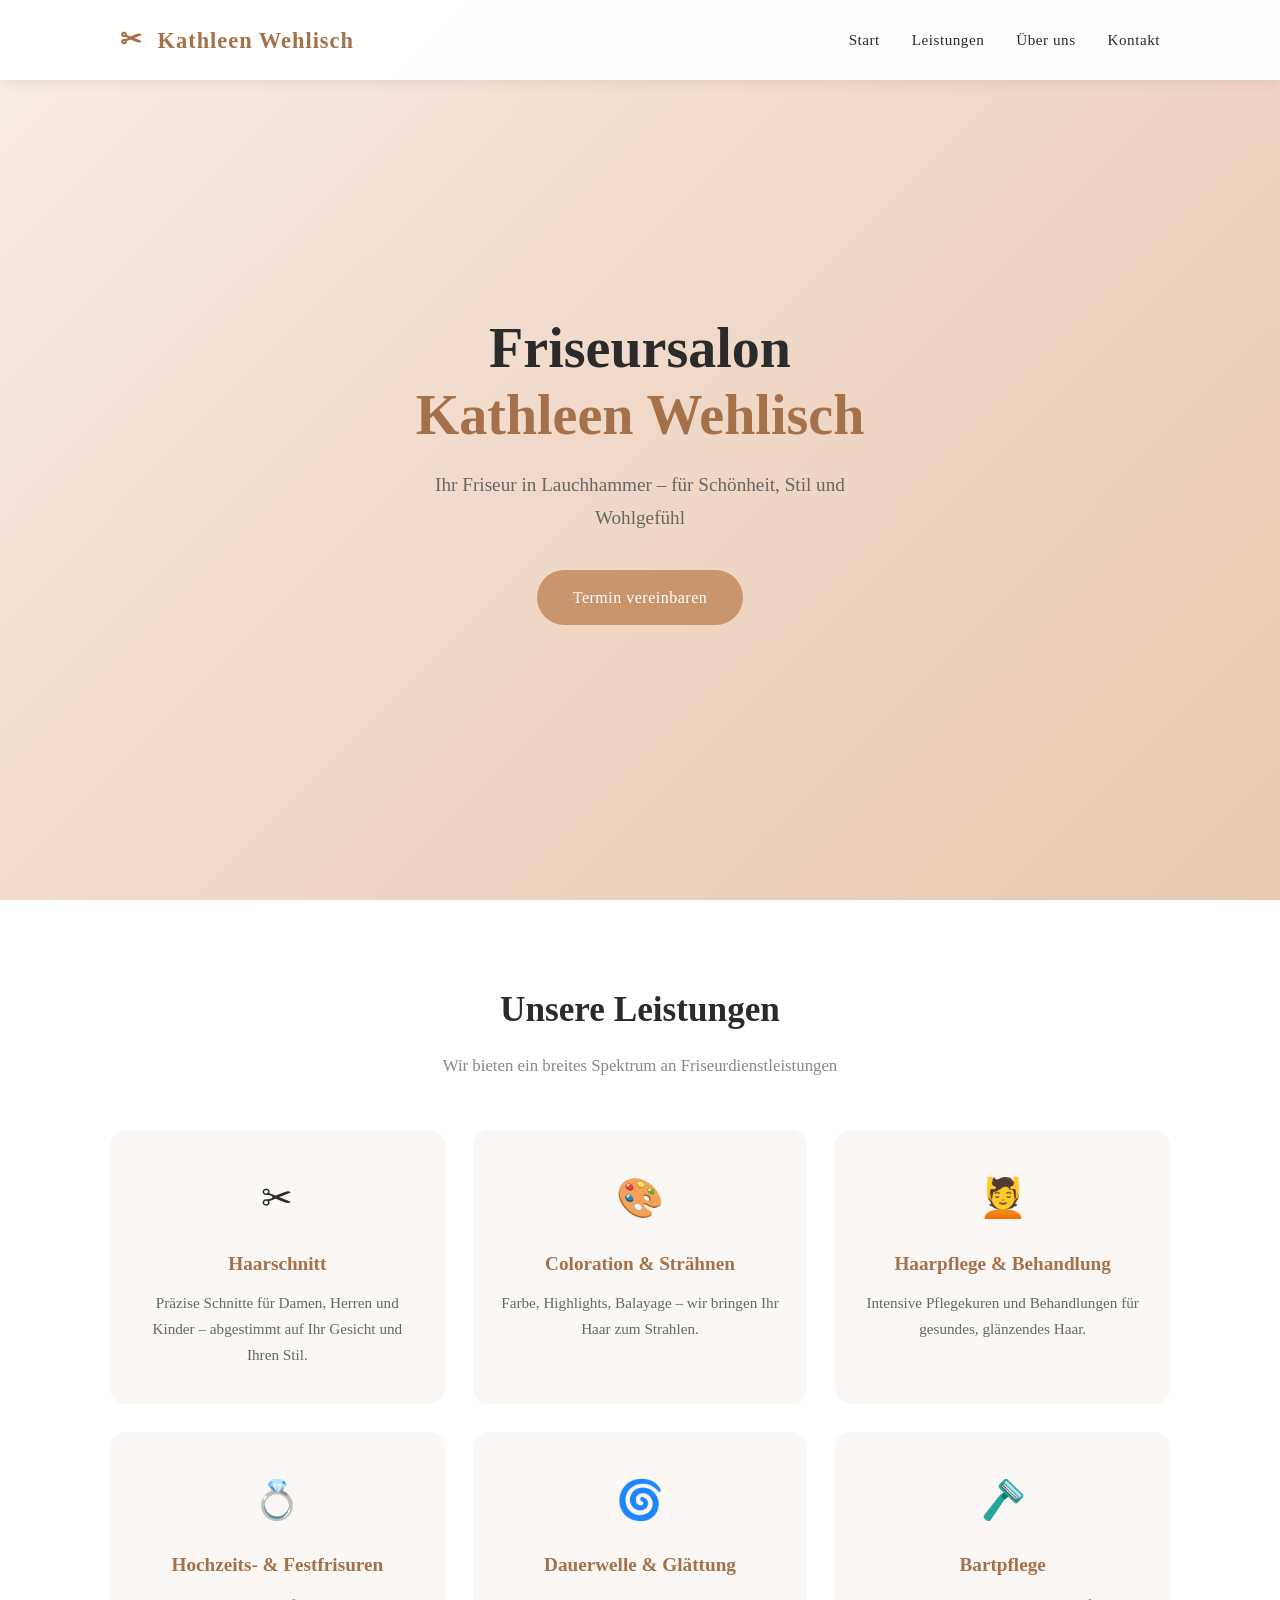
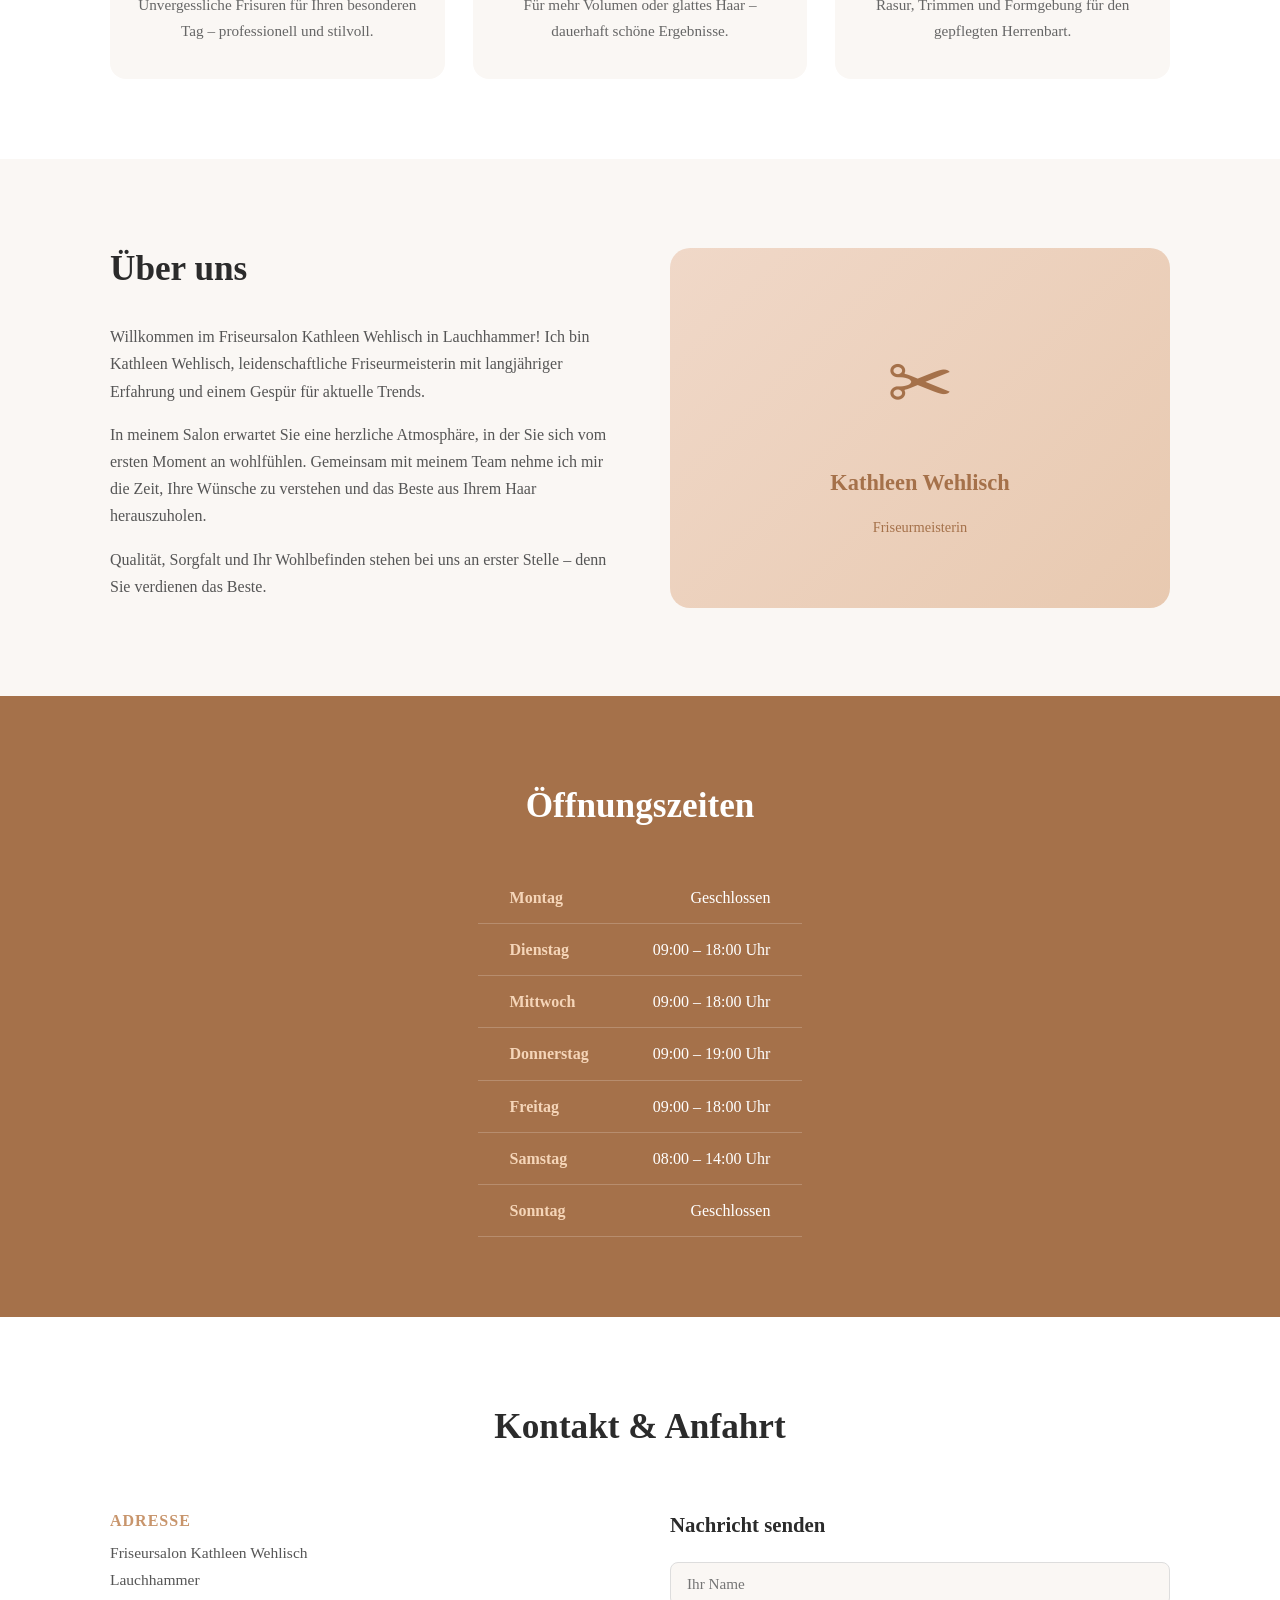
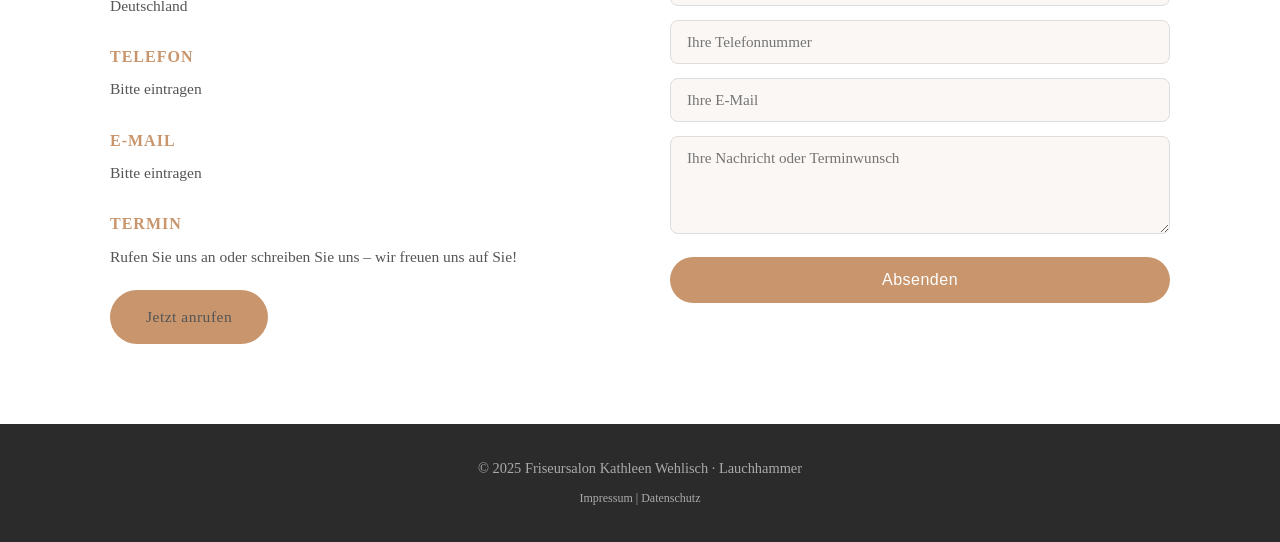
==== website/index.html @ f131d3f8 "Add website for Friseursalon Kathleen Wehlisch in Lauchhammer Static HTML/CSS website with hero sect" ====
<!DOCTYPE html>
<html lang="de">
<head>
  <meta charset="UTF-8" />
  <meta name="viewport" content="width=device-width, initial-scale=1.0" />
  <title>Friseursalon Kathleen Wehlisch – Lauchhammer</title>
  <link rel="stylesheet" href="style.css" />
</head>
<body>

  <!-- Navigation -->
  <header>
    <nav class="navbar">
      <div class="logo">
        <span class="scissors">✂</span> Kathleen Wehlisch
      </div>
      <ul class="nav-links">
        <li><a href="#home">Start</a></li>
        <li><a href="#leistungen">Leistungen</a></li>
        <li><a href="#ueber-uns">Über uns</a></li>
        <li><a href="#kontakt">Kontakt</a></li>
      </ul>
    </nav>
  </header>

  <!-- Hero -->
  <section id="home" class="hero">
    <div class="hero-content">
      <h1>Friseursalon<br><span>Kathleen Wehlisch</span></h1>
      <p>Ihr Friseur in Lauchhammer – für Schönheit, Stil und Wohlgefühl</p>
      <a href="#kontakt" class="btn">Termin vereinbaren</a>
    </div>
  </section>

  <!-- Leistungen -->
  <section id="leistungen" class="leistungen">
    <div class="container">
      <h2>Unsere Leistungen</h2>
      <p class="subtitle">Wir bieten ein breites Spektrum an Friseurdienstleistungen</p>
      <div class="cards">
        <div class="card">
          <div class="card-icon">✂</div>
          <h3>Haarschnitt</h3>
          <p>Präzise Schnitte für Damen, Herren und Kinder – abgestimmt auf Ihr Gesicht und Ihren Stil.</p>
        </div>
        <div class="card">
          <div class="card-icon">🎨</div>
          <h3>Coloration & Strähnen</h3>
          <p>Farbe, Highlights, Balayage – wir bringen Ihr Haar zum Strahlen.</p>
        </div>
        <div class="card">
          <div class="card-icon">💆</div>
          <h3>Haarpflege & Behandlung</h3>
          <p>Intensive Pflegekuren und Behandlungen für gesundes, glänzendes Haar.</p>
        </div>
        <div class="card">
          <div class="card-icon">💍</div>
          <h3>Hochzeits- & Festfrisuren</h3>
          <p>Unvergessliche Frisuren für Ihren besonderen Tag – professionell und stilvoll.</p>
        </div>
        <div class="card">
          <div class="card-icon">🌀</div>
          <h3>Dauerwelle & Glättung</h3>
          <p>Für mehr Volumen oder glattes Haar – dauerhaft schöne Ergebnisse.</p>
        </div>
        <div class="card">
          <div class="card-icon">🪒</div>
          <h3>Bartpflege</h3>
          <p>Rasur, Trimmen und Formgebung für den gepflegten Herrenbart.</p>
        </div>
      </div>
    </div>
  </section>

  <!-- Über uns -->
  <section id="ueber-uns" class="ueber-uns">
    <div class="container ueber-grid">
      <div class="ueber-text">
        <h2>Über uns</h2>
        <p>
          Willkommen im Friseursalon Kathleen Wehlisch in Lauchhammer! Ich bin Kathleen Wehlisch,
          leidenschaftliche Friseurmeisterin mit langjähriger Erfahrung und einem Gespür für
          aktuelle Trends.
        </p>
        <p>
          In meinem Salon erwartet Sie eine herzliche Atmosphäre, in der Sie sich vom ersten
          Moment an wohlfühlen. Gemeinsam mit meinem Team nehme ich mir die Zeit, Ihre Wünsche
          zu verstehen und das Beste aus Ihrem Haar herauszuholen.
        </p>
        <p>
          Qualität, Sorgfalt und Ihr Wohlbefinden stehen bei uns an erster Stelle – denn Sie
          verdienen das Beste.
        </p>
      </div>
      <div class="ueber-bild">
        <div class="bild-placeholder">
          <span>✂</span>
          <p>Kathleen Wehlisch</p>
          <small>Friseurmeisterin</small>
        </div>
      </div>
    </div>
  </section>

  <!-- Öffnungszeiten -->
  <section class="oeffnungszeiten">
    <div class="container">
      <h2>Öffnungszeiten</h2>
      <table>
        <tr><td>Montag</td><td>Geschlossen</td></tr>
        <tr><td>Dienstag</td><td>09:00 – 18:00 Uhr</td></tr>
        <tr><td>Mittwoch</td><td>09:00 – 18:00 Uhr</td></tr>
        <tr><td>Donnerstag</td><td>09:00 – 19:00 Uhr</td></tr>
        <tr><td>Freitag</td><td>09:00 – 18:00 Uhr</td></tr>
        <tr><td>Samstag</td><td>08:00 – 14:00 Uhr</td></tr>
        <tr><td>Sonntag</td><td>Geschlossen</td></tr>
      </table>
    </div>
  </section>

  <!-- Kontakt -->
  <section id="kontakt" class="kontakt">
    <div class="container">
      <h2>Kontakt & Anfahrt</h2>
      <div class="kontakt-grid">
        <div class="kontakt-info">
          <h3>Adresse</h3>
          <p>Friseursalon Kathleen Wehlisch<br>Lauchhammer<br>Deutschland</p>

          <h3>Telefon</h3>
          <p><a href="tel:+49000000000">Bitte eintragen</a></p>

          <h3>E-Mail</h3>
          <p><a href="mailto:info@friseur-wehlis.de">Bitte eintragen</a></p>

          <h3>Termin</h3>
          <p>Rufen Sie uns an oder schreiben Sie uns – wir freuen uns auf Sie!</p>
          <a href="tel:+49000000000" class="btn">Jetzt anrufen</a>
        </div>
        <div class="kontakt-formular">
          <h3>Nachricht senden</h3>
          <form>
            <input type="text" placeholder="Ihr Name" required />
            <input type="tel" placeholder="Ihre Telefonnummer" />
            <input type="email" placeholder="Ihre E-Mail" />
            <textarea rows="4" placeholder="Ihre Nachricht oder Terminwunsch"></textarea>
            <button type="submit" class="btn">Absenden</button>
          </form>
        </div>
      </div>
    </div>
  </section>

  <!-- Footer -->
  <footer>
    <p>&copy; 2025 Friseursalon Kathleen Wehlisch · Lauchhammer</p>
    <p><small>Impressum | Datenschutz</small></p>
  </footer>

</body>
</html>
---- website/style.css ----
/* ===== RESET & BASE ===== */
*, *::before, *::after {
  margin: 0;
  padding: 0;
  box-sizing: border-box;
}

:root {
  --primary: #c8956c;
  --primary-dark: #a5714a;
  --dark: #2b2b2b;
  --light: #faf7f4;
  --white: #ffffff;
  --gray: #888;
  --section-pad: 80px 20px;
}

html {
  scroll-behavior: smooth;
}

body {
  font-family: 'Georgia', serif;
  color: var(--dark);
  background: var(--white);
  line-height: 1.7;
}

a {
  color: inherit;
  text-decoration: none;
}

/* ===== NAVBAR ===== */
header {
  position: fixed;
  top: 0;
  width: 100%;
  z-index: 1000;
  background: rgba(255,255,255,0.97);
  box-shadow: 0 2px 12px rgba(0,0,0,0.08);
}

.navbar {
  max-width: 1100px;
  margin: 0 auto;
  padding: 18px 30px;
  display: flex;
  justify-content: space-between;
  align-items: center;
}

.logo {
  font-size: 1.4rem;
  font-weight: bold;
  color: var(--primary-dark);
  letter-spacing: 1px;
}

.logo .scissors {
  font-size: 1.6rem;
  margin-right: 8px;
}

.nav-links {
  list-style: none;
  display: flex;
  gap: 32px;
}

.nav-links a {
  font-size: 0.95rem;
  letter-spacing: 0.5px;
  color: var(--dark);
  transition: color 0.2s;
}

.nav-links a:hover {
  color: var(--primary);
}

/* ===== HERO ===== */
.hero {
  min-height: 100vh;
  background: linear-gradient(135deg, #f9ede4 0%, #f0d8c8 50%, #e8c9b0 100%);
  display: flex;
  align-items: center;
  justify-content: center;
  text-align: center;
  padding: 100px 20px 60px;
}

.hero-content h1 {
  font-size: 3.5rem;
  line-height: 1.2;
  color: var(--dark);
  margin-bottom: 20px;
}

.hero-content h1 span {
  color: var(--primary-dark);
}

.hero-content p {
  font-size: 1.2rem;
  color: #666;
  max-width: 480px;
  margin: 0 auto 36px;
}

/* ===== BUTTON ===== */
.btn {
  display: inline-block;
  background: var(--primary);
  color: var(--white);
  padding: 14px 36px;
  border-radius: 30px;
  font-size: 1rem;
  border: none;
  cursor: pointer;
  transition: background 0.2s, transform 0.1s;
  letter-spacing: 0.5px;
}

.btn:hover {
  background: var(--primary-dark);
  transform: translateY(-2px);
}

/* ===== CONTAINER ===== */
.container {
  max-width: 1100px;
  margin: 0 auto;
  padding: 0 20px;
}

/* ===== LEISTUNGEN ===== */
.leistungen {
  padding: var(--section-pad);
  background: var(--white);
  text-align: center;
}

.leistungen h2,
.ueber-uns h2,
.oeffnungszeiten h2,
.kontakt h2 {
  font-size: 2.2rem;
  margin-bottom: 12px;
  color: var(--dark);
}

.subtitle {
  color: var(--gray);
  margin-bottom: 50px;
  font-size: 1.05rem;
}

.cards {
  display: grid;
  grid-template-columns: repeat(auto-fit, minmax(280px, 1fr));
  gap: 28px;
  margin-top: 20px;
}

.card {
  background: var(--light);
  border-radius: 16px;
  padding: 36px 28px;
  transition: transform 0.2s, box-shadow 0.2s;
}

.card:hover {
  transform: translateY(-6px);
  box-shadow: 0 12px 32px rgba(0,0,0,0.08);
}

.card-icon {
  font-size: 2.4rem;
  margin-bottom: 16px;
}

.card h3 {
  font-size: 1.2rem;
  margin-bottom: 10px;
  color: var(--primary-dark);
}

.card p {
  font-size: 0.95rem;
  color: #666;
}

/* ===== UBER UNS ===== */
.ueber-uns {
  padding: var(--section-pad);
  background: var(--light);
}

.ueber-grid {
  display: grid;
  grid-template-columns: 1fr 1fr;
  gap: 60px;
  align-items: center;
}

.ueber-text h2 {
  margin-bottom: 24px;
}

.ueber-text p {
  color: #555;
  margin-bottom: 16px;
}

.bild-placeholder {
  background: linear-gradient(135deg, #f0d8c8, #e8c9b0);
  border-radius: 20px;
  height: 360px;
  display: flex;
  flex-direction: column;
  align-items: center;
  justify-content: center;
  gap: 12px;
  color: var(--primary-dark);
}

.bild-placeholder span {
  font-size: 5rem;
}

.bild-placeholder p {
  font-size: 1.4rem;
  font-weight: bold;
}

.bild-placeholder small {
  font-size: 0.9rem;
  color: #a5714a;
}

/* ===== ÖFFNUNGSZEITEN ===== */
.oeffnungszeiten {
  padding: var(--section-pad);
  background: var(--primary-dark);
  color: var(--white);
  text-align: center;
}

.oeffnungszeiten h2 {
  color: var(--white);
  margin-bottom: 36px;
}

table {
  margin: 0 auto;
  border-collapse: collapse;
  min-width: 320px;
}

table tr {
  border-bottom: 1px solid rgba(255,255,255,0.2);
}

table td {
  padding: 12px 32px;
  font-size: 1rem;
}

table td:first-child {
  text-align: left;
  font-weight: bold;
  color: #f5d5b8;
}

table td:last-child {
  text-align: right;
}

/* ===== KONTAKT ===== */
.kontakt {
  padding: var(--section-pad);
  background: var(--white);
  text-align: center;
}

.kontakt h2 {
  margin-bottom: 50px;
}

.kontakt-grid {
  display: grid;
  grid-template-columns: 1fr 1fr;
  gap: 60px;
  text-align: left;
}

.kontakt-info h3 {
  font-size: 1rem;
  color: var(--primary);
  text-transform: uppercase;
  letter-spacing: 1px;
  margin: 24px 0 6px;
}

.kontakt-info h3:first-child {
  margin-top: 0;
}

.kontakt-info p, .kontakt-info a {
  color: #555;
  font-size: 0.97rem;
}

.kontakt-info a:hover {
  color: var(--primary);
}

.kontakt-info .btn {
  margin-top: 20px;
}

.kontakt-formular h3 {
  font-size: 1.3rem;
  margin-bottom: 20px;
  color: var(--dark);
}

.kontakt-formular input,
.kontakt-formular textarea {
  width: 100%;
  padding: 12px 16px;
  margin-bottom: 14px;
  border: 1px solid #ddd;
  border-radius: 8px;
  font-size: 0.95rem;
  font-family: inherit;
  background: var(--light);
  transition: border-color 0.2s;
}

.kontakt-formular input:focus,
.kontakt-formular textarea:focus {
  outline: none;
  border-color: var(--primary);
}

.kontakt-formular .btn {
  width: 100%;
  text-align: center;
}

/* ===== FOOTER ===== */
footer {
  background: var(--dark);
  color: #aaa;
  text-align: center;
  padding: 30px 20px;
  font-size: 0.9rem;
  line-height: 2;
}

/* ===== RESPONSIVE ===== */
@media (max-width: 768px) {
  .hero-content h1 {
    font-size: 2.4rem;
  }

  .nav-links {
    display: none;
  }

  .ueber-grid,
  .kontakt-grid {
    grid-template-columns: 1fr;
    gap: 36px;
  }

  .bild-placeholder {
    height: 260px;
  }
}
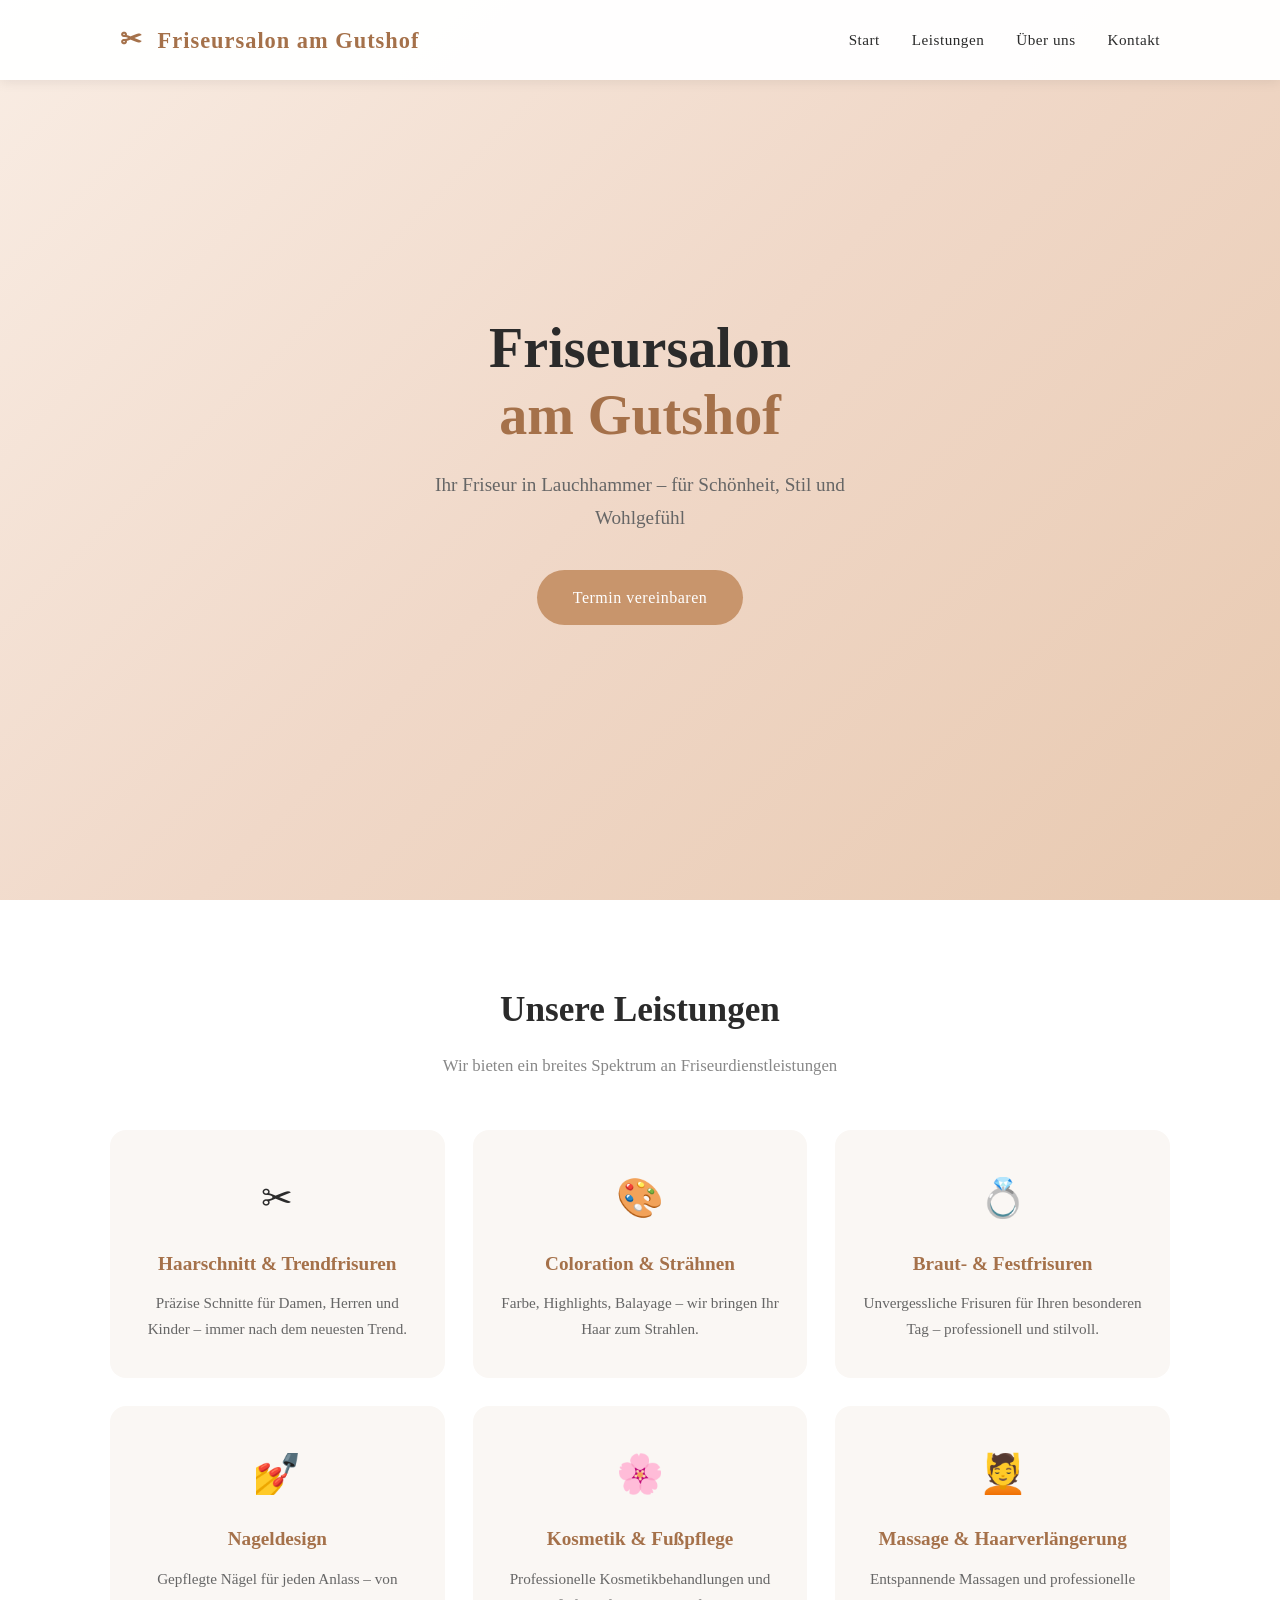
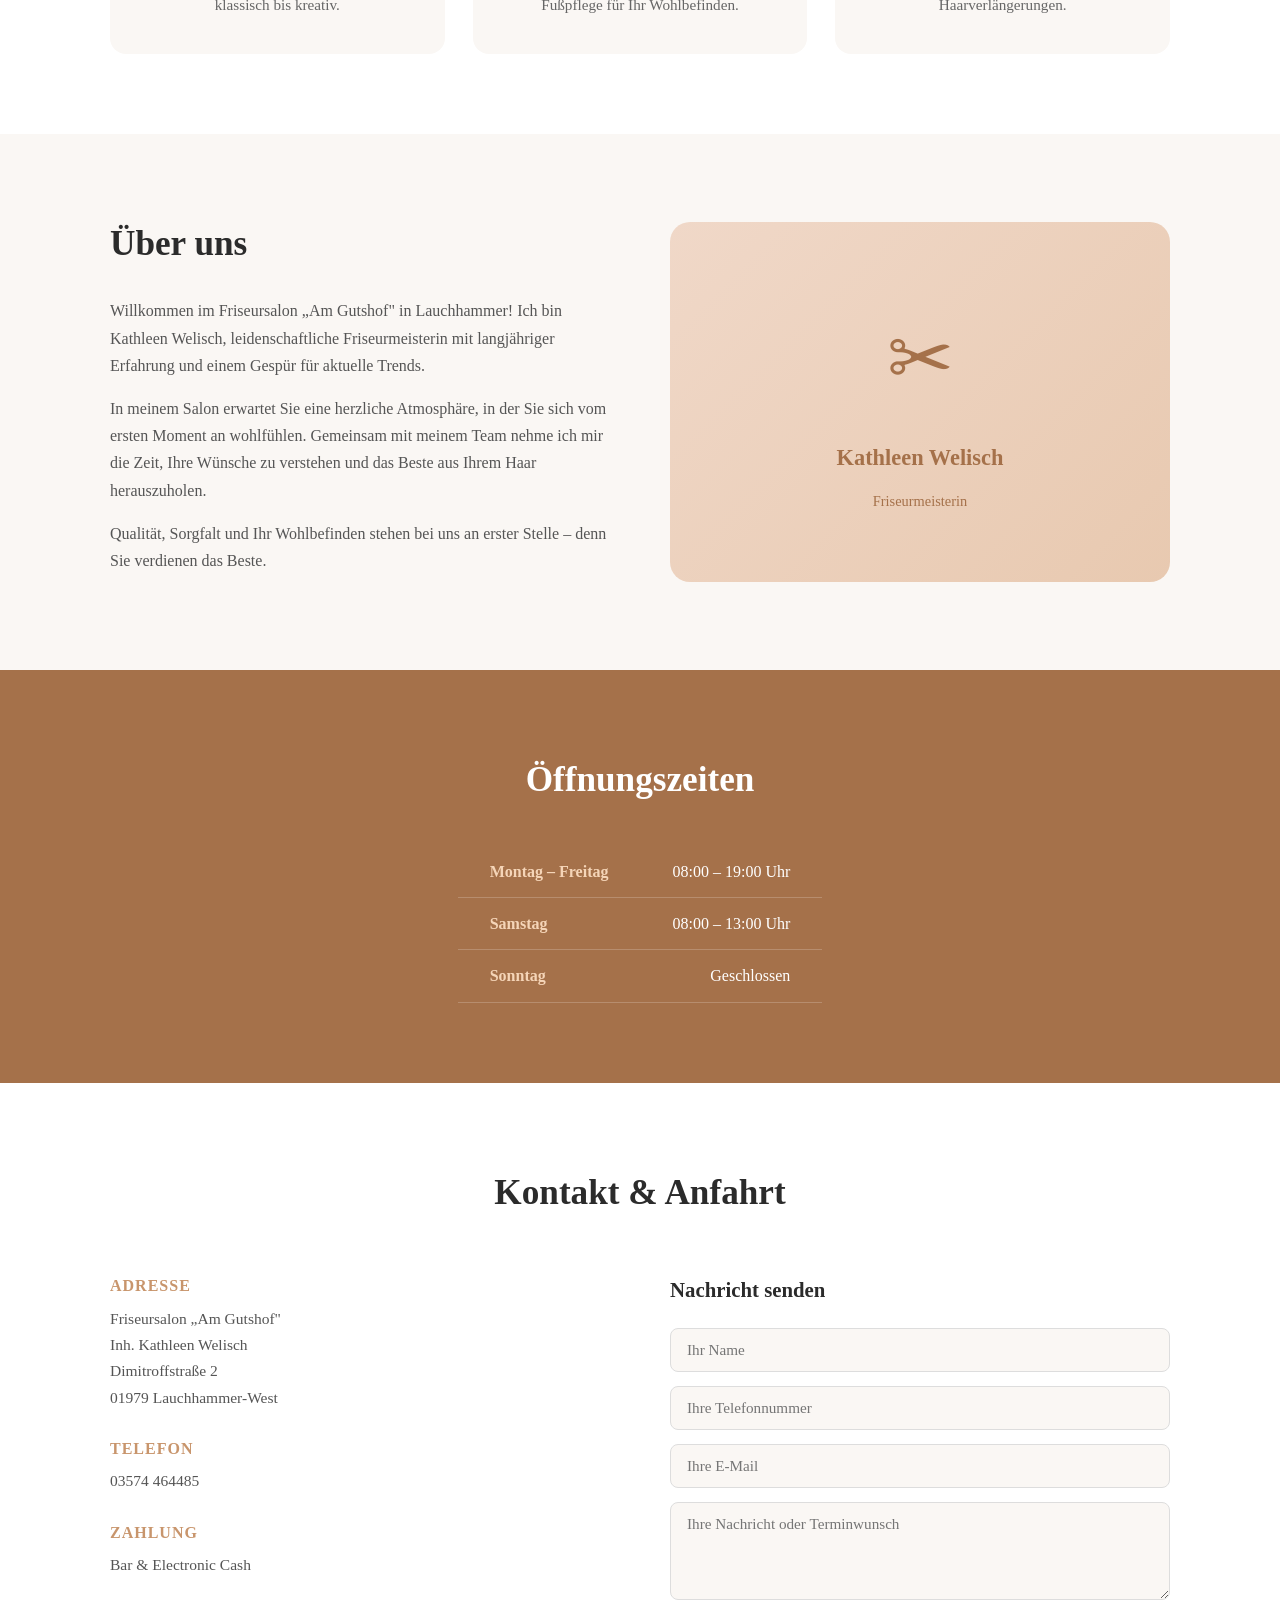
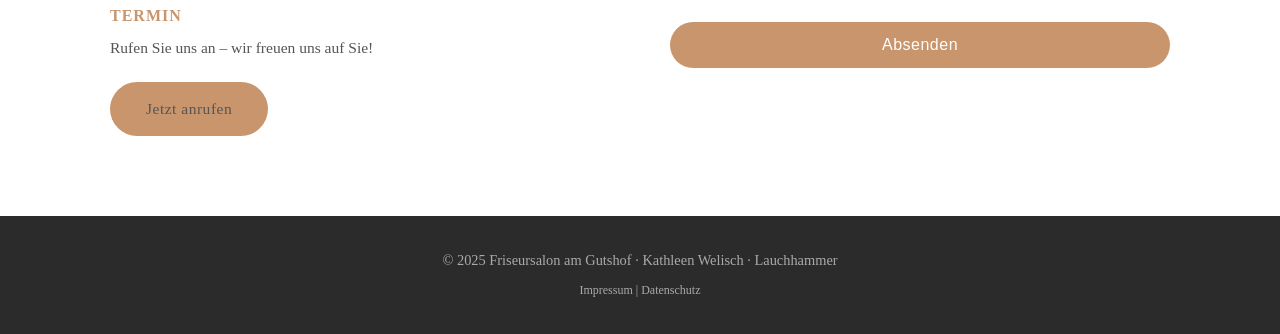
==== commit 5a4bb155: "Update website with real salon data from friseursalon-am-gutshof.de - Correct salon name: Friseursal" ====
--- a/website/index.html
+++ b/website/index.html
@@ -3,7 +3,7 @@
 <head>
   <meta charset="UTF-8" />
   <meta name="viewport" content="width=device-width, initial-scale=1.0" />
-  <title>Friseursalon Kathleen Wehlisch – Lauchhammer</title>
+  <title>Friseursalon am Gutshof – Kathleen Welisch – Lauchhammer</title>
   <link rel="stylesheet" href="style.css" />
 </head>
 <body>
@@ -12,7 +12,7 @@
   <header>
     <nav class="navbar">
       <div class="logo">
-        <span class="scissors">✂</span> Kathleen Wehlisch
+        <span class="scissors">✂</span> Friseursalon am Gutshof
       </div>
       <ul class="nav-links">
         <li><a href="#home">Start</a></li>
@@ -26,7 +26,7 @@
   <!-- Hero -->
   <section id="home" class="hero">
     <div class="hero-content">
-      <h1>Friseursalon<br><span>Kathleen Wehlisch</span></h1>
+      <h1>Friseursalon<br><span>am Gutshof</span></h1>
       <p>Ihr Friseur in Lauchhammer – für Schönheit, Stil und Wohlgefühl</p>
       <a href="#kontakt" class="btn">Termin vereinbaren</a>
     </div>
@@ -40,8 +40,8 @@
       <div class="cards">
         <div class="card">
           <div class="card-icon">✂</div>
-          <h3>Haarschnitt</h3>
-          <p>Präzise Schnitte für Damen, Herren und Kinder – abgestimmt auf Ihr Gesicht und Ihren Stil.</p>
+          <h3>Haarschnitt & Trendfrisuren</h3>
+          <p>Präzise Schnitte für Damen, Herren und Kinder – immer nach dem neuesten Trend.</p>
         </div>
         <div class="card">
           <div class="card-icon">🎨</div>
@@ -49,24 +49,24 @@
           <p>Farbe, Highlights, Balayage – wir bringen Ihr Haar zum Strahlen.</p>
         </div>
         <div class="card">
-          <div class="card-icon">💆</div>
-          <h3>Haarpflege & Behandlung</h3>
-          <p>Intensive Pflegekuren und Behandlungen für gesundes, glänzendes Haar.</p>
-        </div>
-        <div class="card">
           <div class="card-icon">💍</div>
-          <h3>Hochzeits- & Festfrisuren</h3>
+          <h3>Braut- & Festfrisuren</h3>
           <p>Unvergessliche Frisuren für Ihren besonderen Tag – professionell und stilvoll.</p>
         </div>
         <div class="card">
-          <div class="card-icon">🌀</div>
-          <h3>Dauerwelle & Glättung</h3>
-          <p>Für mehr Volumen oder glattes Haar – dauerhaft schöne Ergebnisse.</p>
+          <div class="card-icon">💅</div>
+          <h3>Nageldesign</h3>
+          <p>Gepflegte Nägel für jeden Anlass – von klassisch bis kreativ.</p>
         </div>
         <div class="card">
-          <div class="card-icon">🪒</div>
-          <h3>Bartpflege</h3>
-          <p>Rasur, Trimmen und Formgebung für den gepflegten Herrenbart.</p>
+          <div class="card-icon">🌸</div>
+          <h3>Kosmetik & Fußpflege</h3>
+          <p>Professionelle Kosmetikbehandlungen und Fußpflege für Ihr Wohlbefinden.</p>
+        </div>
+        <div class="card">
+          <div class="card-icon">💆</div>
+          <h3>Massage & Haarverlängerung</h3>
+          <p>Entspannende Massagen und professionelle Haarverlängerungen.</p>
         </div>
       </div>
     </div>
@@ -78,7 +78,7 @@
       <div class="ueber-text">
         <h2>Über uns</h2>
         <p>
-          Willkommen im Friseursalon Kathleen Wehlisch in Lauchhammer! Ich bin Kathleen Wehlisch,
+          Willkommen im Friseursalon „Am Gutshof" in Lauchhammer! Ich bin Kathleen Welisch,
           leidenschaftliche Friseurmeisterin mit langjähriger Erfahrung und einem Gespür für
           aktuelle Trends.
         </p>
@@ -95,7 +95,7 @@
       <div class="ueber-bild">
         <div class="bild-placeholder">
           <span>✂</span>
-          <p>Kathleen Wehlisch</p>
+          <p>Kathleen Welisch</p>
           <small>Friseurmeisterin</small>
         </div>
       </div>
@@ -107,12 +107,8 @@
     <div class="container">
       <h2>Öffnungszeiten</h2>
       <table>
-        <tr><td>Montag</td><td>Geschlossen</td></tr>
-        <tr><td>Dienstag</td><td>09:00 – 18:00 Uhr</td></tr>
-        <tr><td>Mittwoch</td><td>09:00 – 18:00 Uhr</td></tr>
-        <tr><td>Donnerstag</td><td>09:00 – 19:00 Uhr</td></tr>
-        <tr><td>Freitag</td><td>09:00 – 18:00 Uhr</td></tr>
-        <tr><td>Samstag</td><td>08:00 – 14:00 Uhr</td></tr>
+        <tr><td>Montag – Freitag</td><td>08:00 – 19:00 Uhr</td></tr>
+        <tr><td>Samstag</td><td>08:00 – 13:00 Uhr</td></tr>
         <tr><td>Sonntag</td><td>Geschlossen</td></tr>
       </table>
     </div>
@@ -125,17 +121,17 @@
       <div class="kontakt-grid">
         <div class="kontakt-info">
           <h3>Adresse</h3>
-          <p>Friseursalon Kathleen Wehlisch<br>Lauchhammer<br>Deutschland</p>
+          <p>Friseursalon „Am Gutshof"<br>Inh. Kathleen Welisch<br>Dimitroffstraße 2<br>01979 Lauchhammer-West</p>
 
           <h3>Telefon</h3>
-          <p><a href="tel:+49000000000">Bitte eintragen</a></p>
+          <p><a href="tel:+4903574464485">03574 464485</a></p>
 
-          <h3>E-Mail</h3>
-          <p><a href="mailto:info@friseur-wehlis.de">Bitte eintragen</a></p>
+          <h3>Zahlung</h3>
+          <p>Bar &amp; Electronic Cash</p>
 
           <h3>Termin</h3>
-          <p>Rufen Sie uns an oder schreiben Sie uns – wir freuen uns auf Sie!</p>
-          <a href="tel:+49000000000" class="btn">Jetzt anrufen</a>
+          <p>Rufen Sie uns an – wir freuen uns auf Sie!</p>
+          <a href="tel:+4903574464485" class="btn">Jetzt anrufen</a>
         </div>
         <div class="kontakt-formular">
           <h3>Nachricht senden</h3>
@@ -153,7 +149,7 @@
 
   <!-- Footer -->
   <footer>
-    <p>&copy; 2025 Friseursalon Kathleen Wehlisch · Lauchhammer</p>
+    <p>&copy; 2025 Friseursalon am Gutshof · Kathleen Welisch · Lauchhammer</p>
     <p><small>Impressum | Datenschutz</small></p>
   </footer>
 
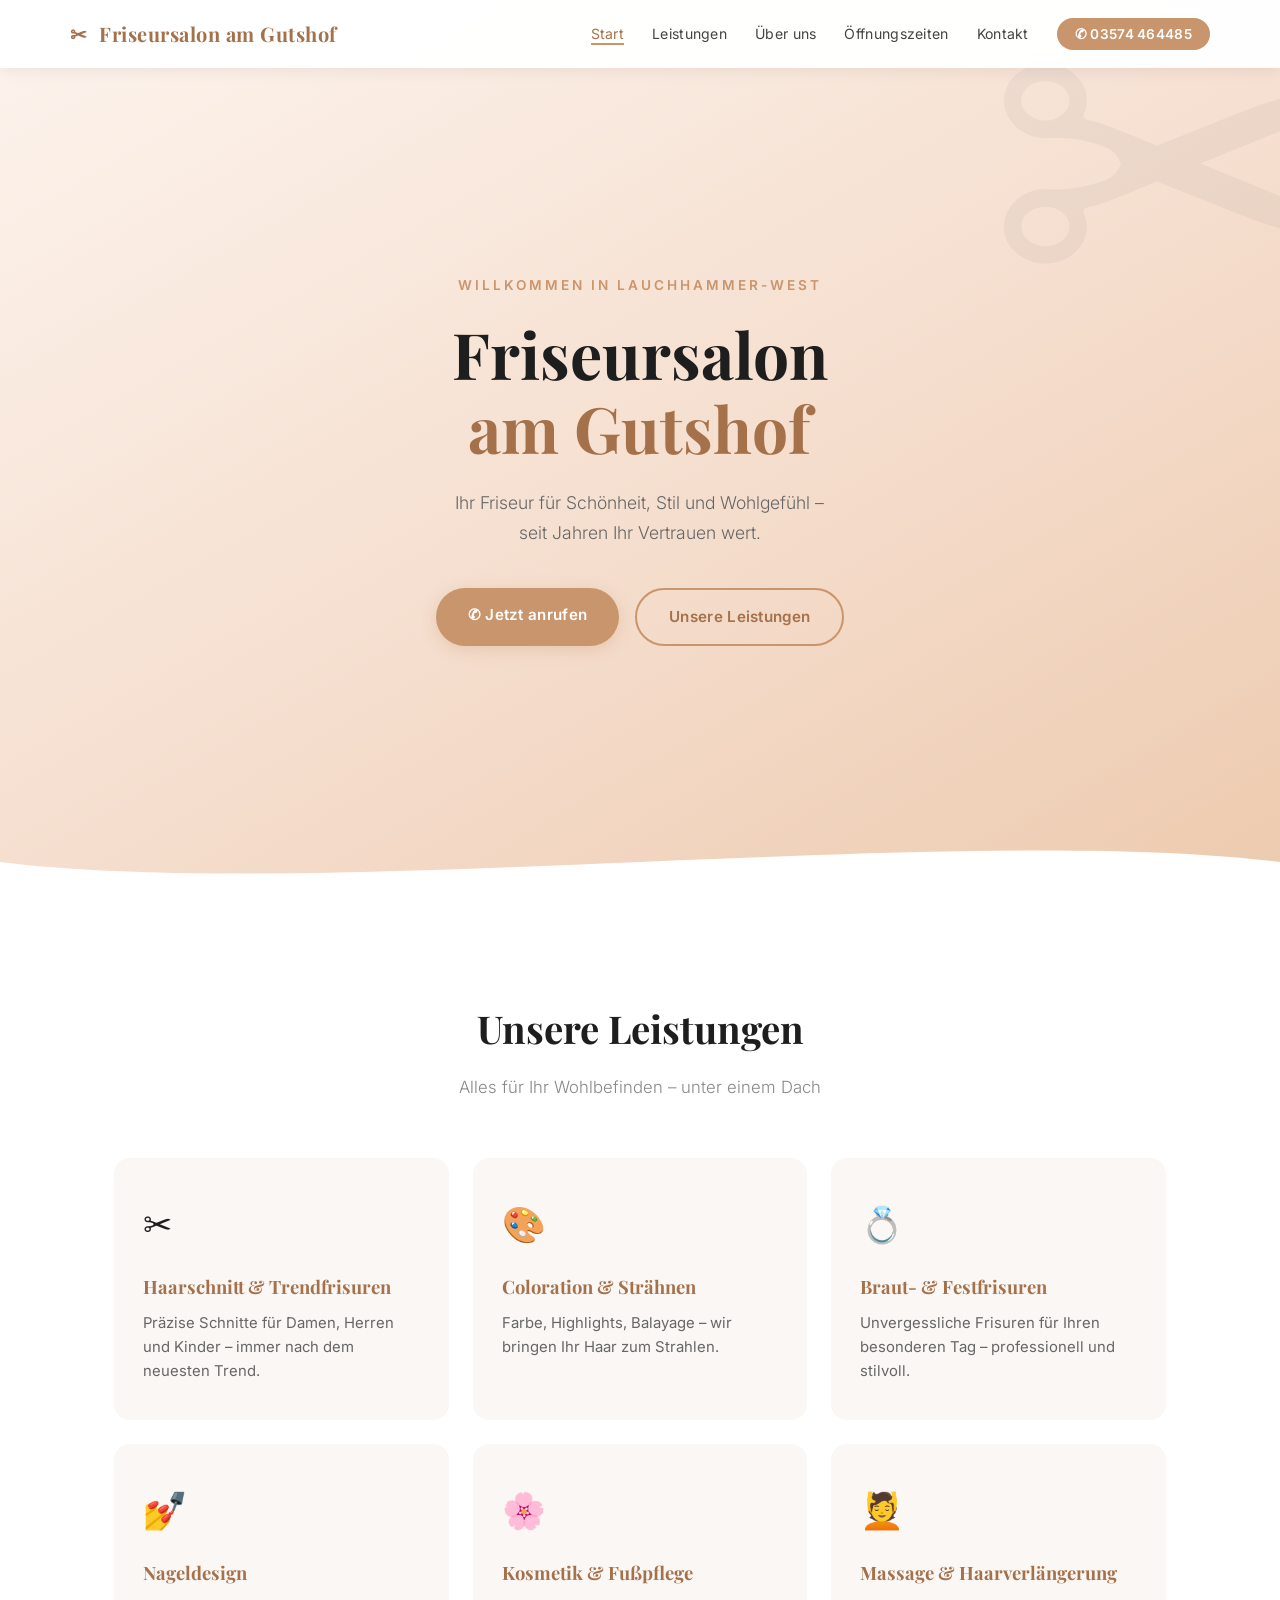
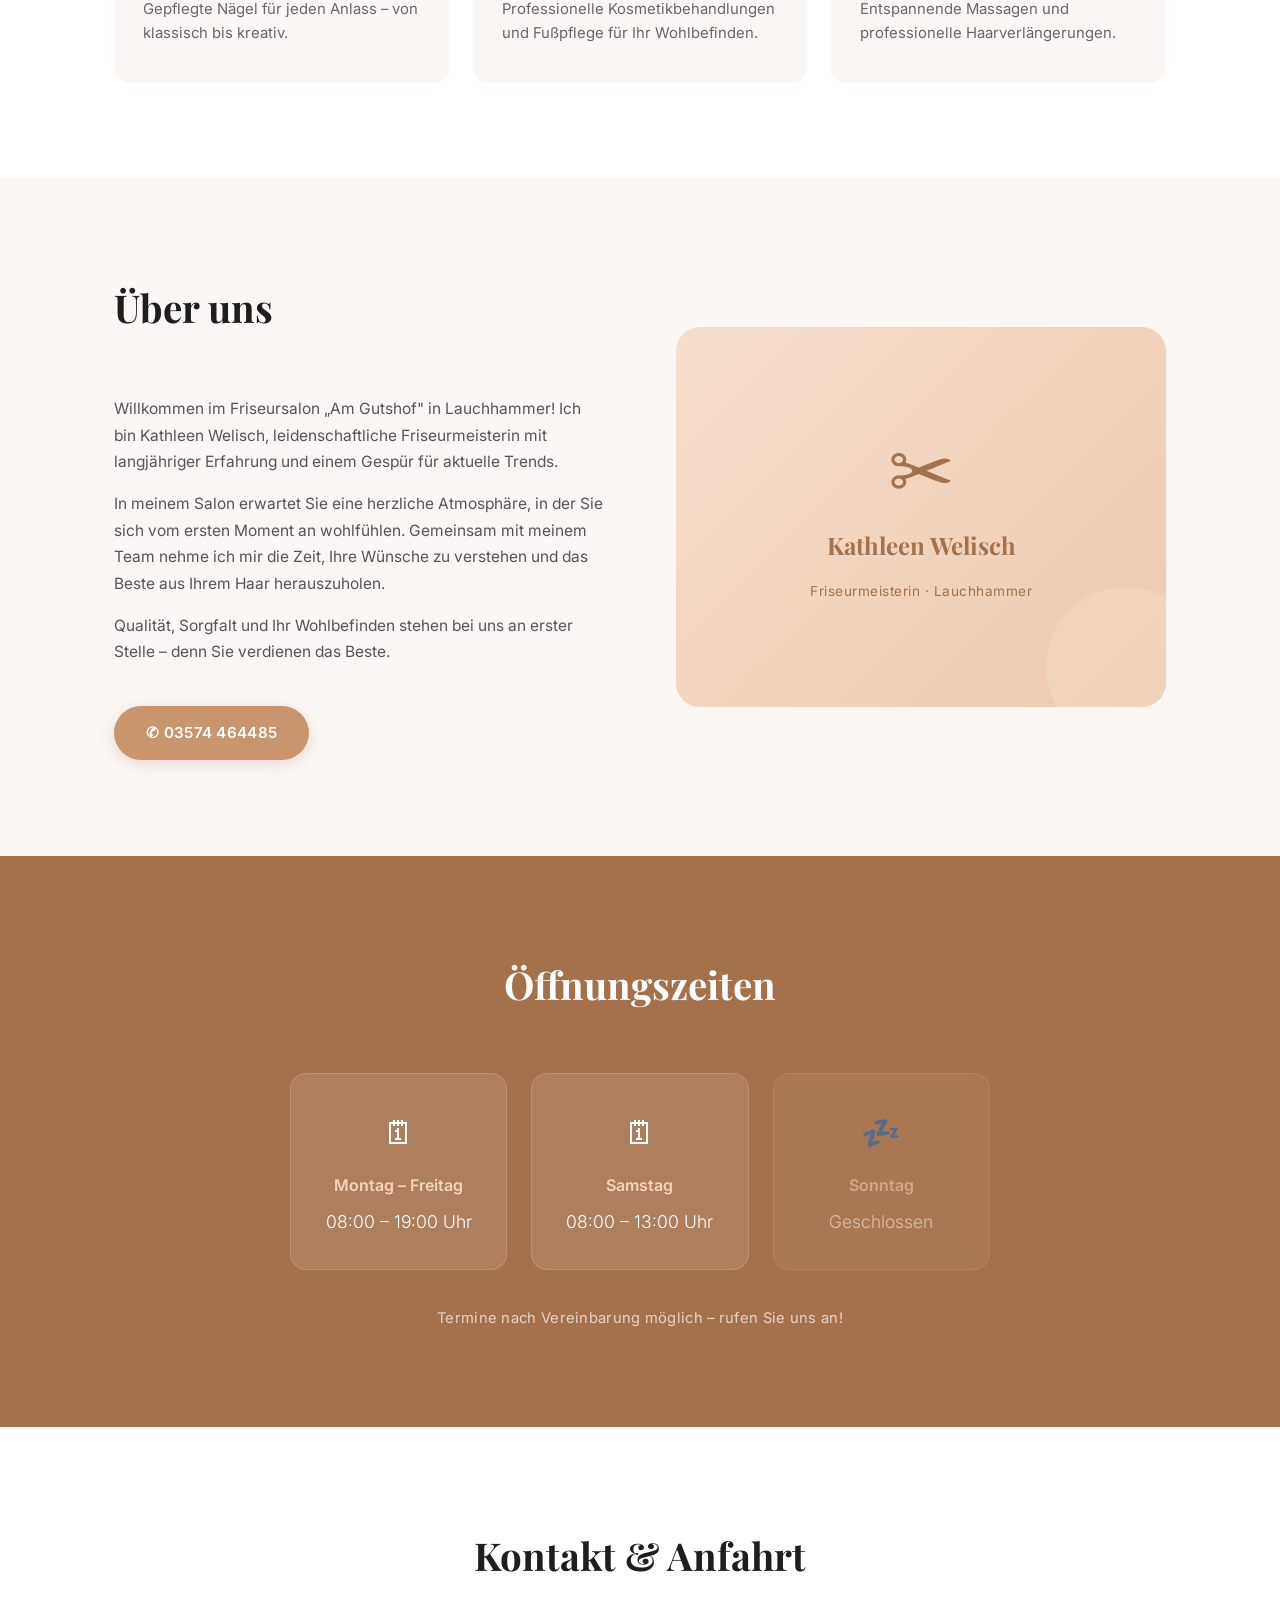
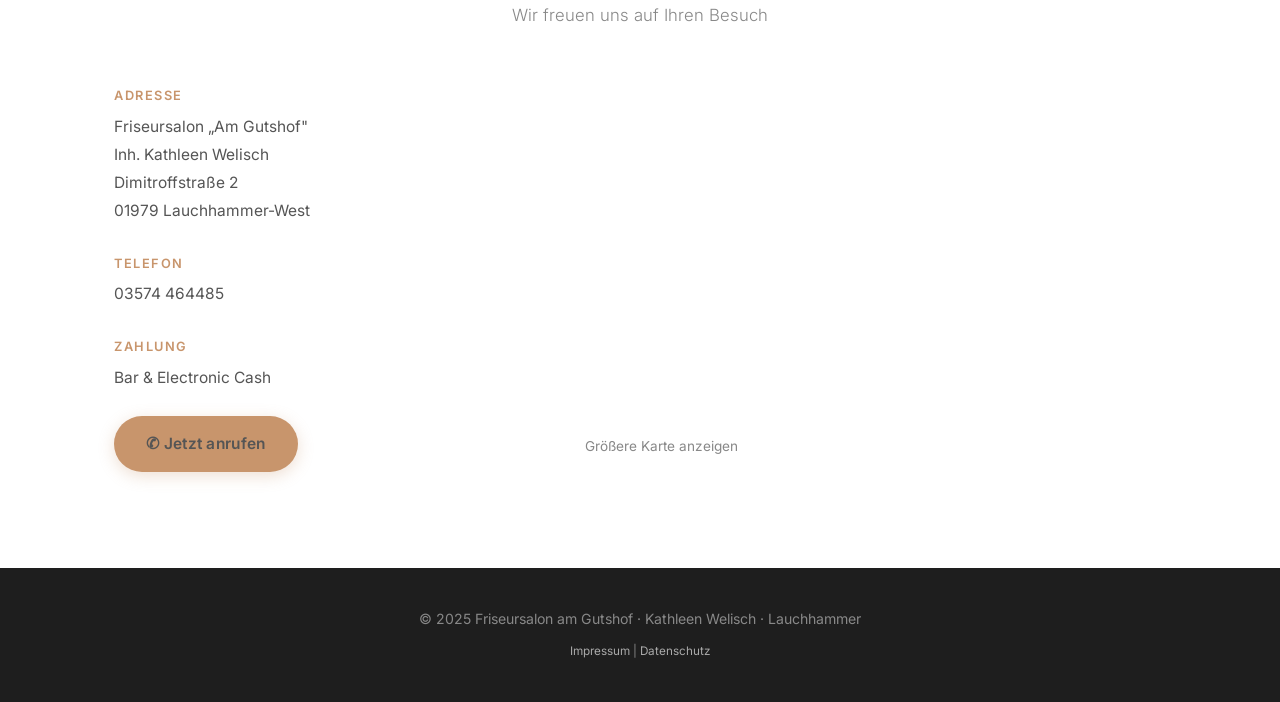
==== commit 80c1dfb8: "Optimize website: design, SEO, legal pages, mobile menu, animations - Better typography: Playfair Di" ====
--- a/website/index.html
+++ b/website/index.html
@@ -4,66 +4,116 @@
   <meta charset="UTF-8" />
   <meta name="viewport" content="width=device-width, initial-scale=1.0" />
   <title>Friseursalon am Gutshof – Kathleen Welisch – Lauchhammer</title>
+  <meta name="description" content="Friseursalon am Gutshof in Lauchhammer-West – Inh. Kathleen Welisch. Haarschnitt, Coloration, Brautfrisuren, Nageldesign, Kosmetik & mehr. Tel: 03574 464485" />
+  <meta name="keywords" content="Friseur Lauchhammer, Friseursalon Lauchhammer, Kathleen Welisch, Am Gutshof, Haarschnitt, Coloration, Brautfrisur, Nageldesign" />
+  <meta name="robots" content="index, follow" />
+
+  <!-- Open Graph -->
+  <meta property="og:title" content="Friseursalon am Gutshof – Kathleen Welisch" />
+  <meta property="og:description" content="Ihr Friseur in Lauchhammer-West. Haarschnitt, Coloration, Brautfrisuren, Nageldesign, Kosmetik & Fußpflege." />
+  <meta property="og:type" content="website" />
+  <meta property="og:locale" content="de_DE" />
+
+  <!-- Structured Data -->
+  <script type="application/ld+json">
+  {
+    "@context": "https://schema.org",
+    "@type": "HairSalon",
+    "name": "Friseursalon am Gutshof",
+    "description": "Friseursalon in Lauchhammer-West – Haarschnitt, Coloration, Brautfrisuren, Nageldesign, Kosmetik, Fußpflege und mehr.",
+    "address": {
+      "@type": "PostalAddress",
+      "streetAddress": "Dimitroffstraße 2",
+      "addressLocality": "Lauchhammer",
+      "addressRegion": "Brandenburg",
+      "postalCode": "01979",
+      "addressCountry": "DE"
+    },
+    "telephone": "+4903574464485",
+    "openingHours": ["Mo-Fr 08:00-19:00", "Sa 08:00-13:00"],
+    "priceRange": "€€"
+  }
+  </script>
+
+  <!-- Google Fonts -->
+  <link rel="preconnect" href="https://fonts.googleapis.com" />
+  <link rel="preconnect" href="https://fonts.gstatic.com" crossorigin />
+  <link href="https://fonts.googleapis.com/css2?family=Playfair+Display:wght@400;700&family=Inter:wght@300;400;600&display=swap" rel="stylesheet" />
+
   <link rel="stylesheet" href="style.css" />
 </head>
 <body>
 
   <!-- Navigation -->
-  <header>
+  <header id="header">
     <nav class="navbar">
       <div class="logo">
         <span class="scissors">✂</span> Friseursalon am Gutshof
       </div>
-      <ul class="nav-links">
+      <ul class="nav-links" id="nav-links">
         <li><a href="#home">Start</a></li>
         <li><a href="#leistungen">Leistungen</a></li>
         <li><a href="#ueber-uns">Über uns</a></li>
+        <li><a href="#oeffnungszeiten">Öffnungszeiten</a></li>
         <li><a href="#kontakt">Kontakt</a></li>
+        <li><a href="tel:+4903574464485" class="nav-tel">✆ 03574 464485</a></li>
       </ul>
+      <button class="burger" id="burger" aria-label="Menü öffnen">
+        <span></span><span></span><span></span>
+      </button>
     </nav>
   </header>
 
   <!-- Hero -->
   <section id="home" class="hero">
-    <div class="hero-content">
+    <div class="hero-content fade-in">
+      <p class="hero-label">Willkommen in Lauchhammer-West</p>
       <h1>Friseursalon<br><span>am Gutshof</span></h1>
-      <p>Ihr Friseur in Lauchhammer – für Schönheit, Stil und Wohlgefühl</p>
-      <a href="#kontakt" class="btn">Termin vereinbaren</a>
+      <p class="hero-sub">Ihr Friseur für Schönheit, Stil und Wohlgefühl –<br>seit Jahren Ihr Vertrauen wert.</p>
+      <div class="hero-btns">
+        <a href="tel:+4903574464485" class="btn">✆ Jetzt anrufen</a>
+        <a href="#leistungen" class="btn btn-outline">Unsere Leistungen</a>
+      </div>
+    </div>
+    <div class="hero-wave">
+      <svg viewBox="0 0 1440 80" preserveAspectRatio="none"><path d="M0,40 C360,80 1080,0 1440,40 L1440,80 L0,80 Z" fill="#ffffff"/></svg>
     </div>
   </section>
 
   <!-- Leistungen -->
   <section id="leistungen" class="leistungen">
     <div class="container">
-      <h2>Unsere Leistungen</h2>
-      <p class="subtitle">Wir bieten ein breites Spektrum an Friseurdienstleistungen</p>
+      <div class="section-header">
+        <h2>Unsere Leistungen</h2>
+        <p class="subtitle">Alles für Ihr Wohlbefinden – unter einem Dach</p>
+      </div>
       <div class="cards">
-        <div class="card">
+        <div class="card reveal">
           <div class="card-icon">✂</div>
           <h3>Haarschnitt & Trendfrisuren</h3>
           <p>Präzise Schnitte für Damen, Herren und Kinder – immer nach dem neuesten Trend.</p>
         </div>
-        <div class="card">
+        <div class="card reveal">
           <div class="card-icon">🎨</div>
           <h3>Coloration & Strähnen</h3>
           <p>Farbe, Highlights, Balayage – wir bringen Ihr Haar zum Strahlen.</p>
         </div>
-        <div class="card">
+        <div class="card reveal">
           <div class="card-icon">💍</div>
           <h3>Braut- & Festfrisuren</h3>
           <p>Unvergessliche Frisuren für Ihren besonderen Tag – professionell und stilvoll.</p>
         </div>
-        <div class="card">
+        <div class="card reveal">
           <div class="card-icon">💅</div>
           <h3>Nageldesign</h3>
           <p>Gepflegte Nägel für jeden Anlass – von klassisch bis kreativ.</p>
         </div>
-        <div class="card">
+        <div class="card reveal">
           <div class="card-icon">🌸</div>
           <h3>Kosmetik & Fußpflege</h3>
           <p>Professionelle Kosmetikbehandlungen und Fußpflege für Ihr Wohlbefinden.</p>
         </div>
-        <div class="card">
+        <div class="card reveal">
           <div class="card-icon">💆</div>
           <h3>Massage & Haarverlängerung</h3>
           <p>Entspannende Massagen und professionelle Haarverlängerungen.</p>
@@ -75,8 +125,10 @@
   <!-- Über uns -->
   <section id="ueber-uns" class="ueber-uns">
     <div class="container ueber-grid">
-      <div class="ueber-text">
-        <h2>Über uns</h2>
+      <div class="ueber-text reveal">
+        <div class="section-header left">
+          <h2>Über uns</h2>
+        </div>
         <p>
           Willkommen im Friseursalon „Am Gutshof" in Lauchhammer! Ich bin Kathleen Welisch,
           leidenschaftliche Friseurmeisterin mit langjähriger Erfahrung und einem Gespür für
@@ -88,38 +140,57 @@
           zu verstehen und das Beste aus Ihrem Haar herauszuholen.
         </p>
         <p>
-          Qualität, Sorgfalt und Ihr Wohlbefinden stehen bei uns an erster Stelle – denn Sie
-          verdienen das Beste.
+          Qualität, Sorgfalt und Ihr Wohlbefinden stehen bei uns an erster Stelle –
+          denn Sie verdienen das Beste.
         </p>
-      </div>
-      <div class="ueber-bild">
+        <a href="tel:+4903574464485" class="btn" style="margin-top:24px">✆ 03574 464485</a>
+      </div>
+      <div class="ueber-bild reveal">
         <div class="bild-placeholder">
           <span>✂</span>
           <p>Kathleen Welisch</p>
-          <small>Friseurmeisterin</small>
+          <small>Friseurmeisterin · Lauchhammer</small>
         </div>
       </div>
     </div>
   </section>
 
   <!-- Öffnungszeiten -->
-  <section class="oeffnungszeiten">
+  <section id="oeffnungszeiten" class="oeffnungszeiten">
     <div class="container">
-      <h2>Öffnungszeiten</h2>
-      <table>
-        <tr><td>Montag – Freitag</td><td>08:00 – 19:00 Uhr</td></tr>
-        <tr><td>Samstag</td><td>08:00 – 13:00 Uhr</td></tr>
-        <tr><td>Sonntag</td><td>Geschlossen</td></tr>
-      </table>
+      <div class="section-header">
+        <h2>Öffnungszeiten</h2>
+      </div>
+      <div class="oz-grid">
+        <div class="oz-card">
+          <div class="oz-icon">🗓</div>
+          <h3>Montag – Freitag</h3>
+          <p>08:00 – 19:00 Uhr</p>
+        </div>
+        <div class="oz-card">
+          <div class="oz-icon">🗓</div>
+          <h3>Samstag</h3>
+          <p>08:00 – 13:00 Uhr</p>
+        </div>
+        <div class="oz-card closed">
+          <div class="oz-icon">💤</div>
+          <h3>Sonntag</h3>
+          <p>Geschlossen</p>
+        </div>
+      </div>
+      <p class="oz-hinweis">Termine nach Vereinbarung möglich – rufen Sie uns an!</p>
     </div>
   </section>
 
   <!-- Kontakt -->
   <section id="kontakt" class="kontakt">
     <div class="container">
-      <h2>Kontakt & Anfahrt</h2>
+      <div class="section-header">
+        <h2>Kontakt & Anfahrt</h2>
+        <p class="subtitle">Wir freuen uns auf Ihren Besuch</p>
+      </div>
       <div class="kontakt-grid">
-        <div class="kontakt-info">
+        <div class="kontakt-info reveal">
           <h3>Adresse</h3>
           <p>Friseursalon „Am Gutshof"<br>Inh. Kathleen Welisch<br>Dimitroffstraße 2<br>01979 Lauchhammer-West</p>
 
@@ -129,19 +200,21 @@
           <h3>Zahlung</h3>
           <p>Bar &amp; Electronic Cash</p>
 
-          <h3>Termin</h3>
-          <p>Rufen Sie uns an – wir freuen uns auf Sie!</p>
-          <a href="tel:+4903574464485" class="btn">Jetzt anrufen</a>
-        </div>
-        <div class="kontakt-formular">
-          <h3>Nachricht senden</h3>
-          <form>
-            <input type="text" placeholder="Ihr Name" required />
-            <input type="tel" placeholder="Ihre Telefonnummer" />
-            <input type="email" placeholder="Ihre E-Mail" />
-            <textarea rows="4" placeholder="Ihre Nachricht oder Terminwunsch"></textarea>
-            <button type="submit" class="btn">Absenden</button>
-          </form>
+          <a href="tel:+4903574464485" class="btn" style="margin-top:24px">✆ Jetzt anrufen</a>
+        </div>
+        <div class="kontakt-map reveal">
+          <iframe
+            title="Standort Friseursalon am Gutshof"
+            src="https://www.openstreetmap.org/export/embed.html?bbox=13.847,51.518,13.857,51.524&layer=mapnik&marker=51.521,13.852"
+            width="100%"
+            height="320"
+            style="border:0; border-radius:16px;"
+            loading="lazy"
+            allowfullscreen>
+          </iframe>
+          <p style="margin-top:10px;font-size:0.85rem;color:#888">
+            <a href="https://www.openstreetmap.org/?mlat=51.521&mlon=13.852#map=16/51.521/13.852" target="_blank" rel="noopener">Größere Karte anzeigen</a>
+          </p>
         </div>
       </div>
     </div>
@@ -150,8 +223,12 @@
   <!-- Footer -->
   <footer>
     <p>&copy; 2025 Friseursalon am Gutshof · Kathleen Welisch · Lauchhammer</p>
-    <p><small>Impressum | Datenschutz</small></p>
+    <p><small><a href="impressum.html">Impressum</a> | <a href="datenschutz.html">Datenschutz</a></small></p>
   </footer>
 
+  <!-- Scroll-to-top -->
+  <button id="scroll-top" aria-label="Nach oben scrollen" title="Nach oben">&#8679;</button>
+
+  <script src="main.js"></script>
 </body>
 </html>
--- a/website/style.css
+++ b/website/style.css
@@ -8,22 +8,30 @@
 :root {
   --primary: #c8956c;
   --primary-dark: #a5714a;
-  --dark: #2b2b2b;
+  --dark: #1e1e1e;
   --light: #faf7f4;
   --white: #ffffff;
   --gray: #888;
-  --section-pad: 80px 20px;
+  --section-pad: 96px 20px;
+  --radius: 16px;
+  --transition: 0.3s ease;
 }
 
 html {
   scroll-behavior: smooth;
+  scroll-padding-top: 72px;
 }
 
 body {
-  font-family: 'Georgia', serif;
+  font-family: 'Inter', sans-serif;
   color: var(--dark);
   background: var(--white);
   line-height: 1.7;
+  -webkit-font-smoothing: antialiased;
+}
+
+h1, h2, h3 {
+  font-family: 'Playfair Display', serif;
 }
 
 a {
@@ -38,160 +46,319 @@
   width: 100%;
   z-index: 1000;
   background: rgba(255,255,255,0.97);
-  box-shadow: 0 2px 12px rgba(0,0,0,0.08);
+  backdrop-filter: blur(8px);
+  box-shadow: 0 2px 16px rgba(0,0,0,0.07);
+  transition: box-shadow var(--transition);
 }
 
 .navbar {
-  max-width: 1100px;
+  max-width: 1200px;
   margin: 0 auto;
-  padding: 18px 30px;
+  padding: 0 30px;
+  height: 68px;
   display: flex;
   justify-content: space-between;
   align-items: center;
 }
 
 .logo {
-  font-size: 1.4rem;
-  font-weight: bold;
+  font-family: 'Playfair Display', serif;
+  font-size: 1.25rem;
+  font-weight: 700;
   color: var(--primary-dark);
-  letter-spacing: 1px;
+  letter-spacing: 0.5px;
+  white-space: nowrap;
 }
 
 .logo .scissors {
-  font-size: 1.6rem;
-  margin-right: 8px;
+  font-style: normal;
+  margin-right: 6px;
 }
 
 .nav-links {
   list-style: none;
   display: flex;
-  gap: 32px;
+  align-items: center;
+  gap: 28px;
 }
 
 .nav-links a {
-  font-size: 0.95rem;
-  letter-spacing: 0.5px;
-  color: var(--dark);
-  transition: color 0.2s;
-}
-
-.nav-links a:hover {
-  color: var(--primary);
-}
-
-/* ===== HERO ===== */
-.hero {
-  min-height: 100vh;
-  background: linear-gradient(135deg, #f9ede4 0%, #f0d8c8 50%, #e8c9b0 100%);
-  display: flex;
-  align-items: center;
+  font-size: 0.88rem;
+  font-weight: 400;
+  letter-spacing: 0.3px;
+  color: #444;
+  transition: color var(--transition);
+  position: relative;
+}
+
+.nav-links a::after {
+  content: '';
+  position: absolute;
+  bottom: -3px;
+  left: 0;
+  width: 0;
+  height: 2px;
+  background: var(--primary);
+  transition: width var(--transition);
+}
+
+.nav-links a:hover::after,
+.nav-links a.active::after {
+  width: 100%;
+}
+
+.nav-links a:hover,
+.nav-links a.active {
+  color: var(--primary-dark);
+}
+
+.nav-tel {
+  background: var(--primary);
+  color: var(--white) !important;
+  padding: 8px 18px;
+  border-radius: 24px;
+  font-weight: 600 !important;
+  font-size: 0.85rem !important;
+  transition: background var(--transition) !important;
+}
+
+.nav-tel:hover {
+  background: var(--primary-dark) !important;
+}
+
+.nav-tel::after {
+  display: none !important;
+}
+
+/* Hamburger */
+.burger {
+  display: none;
+  flex-direction: column;
   justify-content: center;
-  text-align: center;
-  padding: 100px 20px 60px;
-}
-
-.hero-content h1 {
-  font-size: 3.5rem;
-  line-height: 1.2;
-  color: var(--dark);
-  margin-bottom: 20px;
-}
-
-.hero-content h1 span {
-  color: var(--primary-dark);
-}
-
-.hero-content p {
-  font-size: 1.2rem;
-  color: #666;
-  max-width: 480px;
-  margin: 0 auto 36px;
-}
+  gap: 5px;
+  background: none;
+  border: none;
+  cursor: pointer;
+  padding: 6px;
+  z-index: 1001;
+}
+
+.burger span {
+  display: block;
+  width: 24px;
+  height: 2px;
+  background: var(--dark);
+  border-radius: 2px;
+  transition: transform 0.3s, opacity 0.3s;
+}
+
+.burger.open span:nth-child(1) { transform: translateY(7px) rotate(45deg); }
+.burger.open span:nth-child(2) { opacity: 0; }
+.burger.open span:nth-child(3) { transform: translateY(-7px) rotate(-45deg); }
 
 /* ===== BUTTON ===== */
 .btn {
   display: inline-block;
   background: var(--primary);
   color: var(--white);
-  padding: 14px 36px;
-  border-radius: 30px;
-  font-size: 1rem;
+  padding: 14px 32px;
+  border-radius: 32px;
+  font-family: 'Inter', sans-serif;
+  font-size: 0.95rem;
+  font-weight: 600;
   border: none;
   cursor: pointer;
-  transition: background 0.2s, transform 0.1s;
-  letter-spacing: 0.5px;
+  transition: background var(--transition), transform 0.15s, box-shadow var(--transition);
+  letter-spacing: 0.3px;
+  box-shadow: 0 4px 16px rgba(200,149,108,0.3);
 }
 
 .btn:hover {
   background: var(--primary-dark);
   transform: translateY(-2px);
+  box-shadow: 0 8px 24px rgba(165,113,74,0.35);
+}
+
+.btn-outline {
+  background: transparent;
+  color: var(--primary-dark);
+  border: 2px solid var(--primary);
+  box-shadow: none;
+}
+
+.btn-outline:hover {
+  background: var(--primary);
+  color: var(--white);
 }
 
 /* ===== CONTAINER ===== */
 .container {
   max-width: 1100px;
   margin: 0 auto;
-  padding: 0 20px;
+  padding: 0 24px;
+}
+
+/* ===== SECTION HEADER ===== */
+.section-header {
+  text-align: center;
+  margin-bottom: 56px;
+}
+
+.section-header.left {
+  text-align: left;
+}
+
+.section-header h2 {
+  font-size: 2.4rem;
+  color: var(--dark);
+  margin-bottom: 12px;
+}
+
+.subtitle {
+  color: var(--gray);
+  font-size: 1.05rem;
+  font-weight: 300;
+}
+
+/* ===== HERO ===== */
+.hero {
+  min-height: 100vh;
+  background: linear-gradient(150deg, #fdf4ee 0%, #f5dece 55%, #edcaae 100%);
+  display: flex;
+  align-items: center;
+  justify-content: center;
+  text-align: center;
+  padding: 120px 20px 100px;
+  position: relative;
+  overflow: hidden;
+}
+
+.hero::before {
+  content: '✂';
+  position: absolute;
+  font-size: 28rem;
+  opacity: 0.04;
+  top: -60px;
+  right: -80px;
+  line-height: 1;
+  pointer-events: none;
+}
+
+.hero-label {
+  font-size: 0.85rem;
+  font-weight: 600;
+  letter-spacing: 3px;
+  text-transform: uppercase;
+  color: var(--primary);
+  margin-bottom: 20px;
+}
+
+.hero-content h1 {
+  font-size: 4rem;
+  line-height: 1.15;
+  color: var(--dark);
+  margin-bottom: 24px;
+}
+
+.hero-content h1 span {
+  color: var(--primary-dark);
+}
+
+.hero-sub {
+  font-size: 1.1rem;
+  color: #666;
+  max-width: 460px;
+  margin: 0 auto 40px;
+  font-weight: 300;
+  line-height: 1.7;
+}
+
+.hero-btns {
+  display: flex;
+  gap: 16px;
+  justify-content: center;
+  flex-wrap: wrap;
+}
+
+.hero-wave {
+  position: absolute;
+  bottom: -2px;
+  left: 0;
+  width: 100%;
+  line-height: 0;
+}
+
+.hero-wave svg {
+  width: 100%;
+  height: 80px;
+}
+
+/* ===== FADE & REVEAL ANIMATIONS ===== */
+.fade-in {
+  animation: fadeIn 1s ease both;
+}
+
+@keyframes fadeIn {
+  from { opacity: 0; transform: translateY(30px); }
+  to   { opacity: 1; transform: translateY(0); }
+}
+
+.reveal {
+  opacity: 0;
+  transform: translateY(28px);
+  transition: opacity 0.6s ease, transform 0.6s ease;
+}
+
+.reveal.visible {
+  opacity: 1;
+  transform: translateY(0);
 }
 
 /* ===== LEISTUNGEN ===== */
 .leistungen {
   padding: var(--section-pad);
   background: var(--white);
-  text-align: center;
-}
-
-.leistungen h2,
-.ueber-uns h2,
-.oeffnungszeiten h2,
-.kontakt h2 {
-  font-size: 2.2rem;
-  margin-bottom: 12px;
-  color: var(--dark);
-}
-
-.subtitle {
-  color: var(--gray);
-  margin-bottom: 50px;
-  font-size: 1.05rem;
 }
 
 .cards {
   display: grid;
-  grid-template-columns: repeat(auto-fit, minmax(280px, 1fr));
-  gap: 28px;
-  margin-top: 20px;
+  grid-template-columns: repeat(auto-fit, minmax(300px, 1fr));
+  gap: 24px;
 }
 
 .card {
   background: var(--light);
-  border-radius: 16px;
+  border-radius: var(--radius);
   padding: 36px 28px;
-  transition: transform 0.2s, box-shadow 0.2s;
+  transition: transform var(--transition), box-shadow var(--transition);
+  border: 1px solid transparent;
 }
 
 .card:hover {
   transform: translateY(-6px);
-  box-shadow: 0 12px 32px rgba(0,0,0,0.08);
+  box-shadow: 0 16px 40px rgba(0,0,0,0.08);
+  border-color: #f0dac8;
 }
 
 .card-icon {
-  font-size: 2.4rem;
+  font-size: 2.2rem;
   margin-bottom: 16px;
+  display: block;
 }
 
 .card h3 {
-  font-size: 1.2rem;
+  font-size: 1.15rem;
   margin-bottom: 10px;
   color: var(--primary-dark);
 }
 
 .card p {
-  font-size: 0.95rem;
+  font-size: 0.93rem;
   color: #666;
-}
-
-/* ===== UBER UNS ===== */
+  line-height: 1.6;
+}
+
+/* ===== ÜBER UNS ===== */
 .ueber-uns {
   padding: var(--section-pad);
   background: var(--light);
@@ -200,43 +367,56 @@
 .ueber-grid {
   display: grid;
   grid-template-columns: 1fr 1fr;
-  gap: 60px;
+  gap: 72px;
   align-items: center;
-}
-
-.ueber-text h2 {
-  margin-bottom: 24px;
 }
 
 .ueber-text p {
   color: #555;
   margin-bottom: 16px;
+  font-size: 0.97rem;
 }
 
 .bild-placeholder {
-  background: linear-gradient(135deg, #f0d8c8, #e8c9b0);
-  border-radius: 20px;
-  height: 360px;
+  background: linear-gradient(135deg, #f5dece 0%, #edcaae 100%);
+  border-radius: 24px;
+  height: 380px;
   display: flex;
   flex-direction: column;
   align-items: center;
   justify-content: center;
-  gap: 12px;
+  gap: 14px;
   color: var(--primary-dark);
+  position: relative;
+  overflow: hidden;
+}
+
+.bild-placeholder::after {
+  content: '';
+  position: absolute;
+  bottom: -40px;
+  right: -40px;
+  width: 160px;
+  height: 160px;
+  background: rgba(255,255,255,0.15);
+  border-radius: 50%;
 }
 
 .bild-placeholder span {
   font-size: 5rem;
+  line-height: 1;
 }
 
 .bild-placeholder p {
-  font-size: 1.4rem;
-  font-weight: bold;
+  font-family: 'Playfair Display', serif;
+  font-size: 1.5rem;
+  font-weight: 700;
 }
 
 .bild-placeholder small {
-  font-size: 0.9rem;
+  font-size: 0.85rem;
   color: #a5714a;
+  letter-spacing: 0.5px;
 }
 
 /* ===== ÖFFNUNGSZEITEN ===== */
@@ -244,63 +424,80 @@
   padding: var(--section-pad);
   background: var(--primary-dark);
   color: var(--white);
+}
+
+.oeffnungszeiten .section-header h2 {
+  color: var(--white);
+}
+
+.oz-grid {
+  display: grid;
+  grid-template-columns: repeat(3, 1fr);
+  gap: 24px;
+  max-width: 700px;
+  margin: 0 auto;
+}
+
+.oz-card {
+  background: rgba(255,255,255,0.1);
+  border-radius: var(--radius);
+  padding: 32px 24px;
   text-align: center;
-}
-
-.oeffnungszeiten h2 {
-  color: var(--white);
-  margin-bottom: 36px;
-}
-
-table {
-  margin: 0 auto;
-  border-collapse: collapse;
-  min-width: 320px;
-}
-
-table tr {
-  border-bottom: 1px solid rgba(255,255,255,0.2);
-}
-
-table td {
-  padding: 12px 32px;
+  border: 1px solid rgba(255,255,255,0.15);
+  backdrop-filter: blur(4px);
+}
+
+.oz-card.closed {
+  opacity: 0.55;
+}
+
+.oz-icon {
+  font-size: 2rem;
+  margin-bottom: 12px;
+}
+
+.oz-card h3 {
   font-size: 1rem;
-}
-
-table td:first-child {
-  text-align: left;
-  font-weight: bold;
+  font-family: 'Inter', sans-serif;
+  font-weight: 600;
+  margin-bottom: 8px;
   color: #f5d5b8;
 }
 
-table td:last-child {
-  text-align: right;
+.oz-card p {
+  font-size: 1.1rem;
+  font-weight: 300;
+}
+
+.oz-hinweis {
+  text-align: center;
+  margin-top: 36px;
+  font-size: 0.92rem;
+  color: rgba(255,255,255,0.7);
+  letter-spacing: 0.3px;
 }
 
 /* ===== KONTAKT ===== */
 .kontakt {
   padding: var(--section-pad);
   background: var(--white);
-  text-align: center;
-}
-
-.kontakt h2 {
-  margin-bottom: 50px;
 }
 
 .kontakt-grid {
   display: grid;
-  grid-template-columns: 1fr 1fr;
-  gap: 60px;
-  text-align: left;
+  grid-template-columns: 1fr 1.4fr;
+  gap: 56px;
+  align-items: start;
 }
 
 .kontakt-info h3 {
-  font-size: 1rem;
+  font-family: 'Inter', sans-serif;
+  font-size: 0.8rem;
+  font-weight: 600;
   color: var(--primary);
   text-transform: uppercase;
-  letter-spacing: 1px;
-  margin: 24px 0 6px;
+  letter-spacing: 1.5px;
+  margin: 28px 0 6px;
 }
 
 .kontakt-info h3:first-child {
@@ -310,73 +507,149 @@
 .kontakt-info p, .kontakt-info a {
   color: #555;
   font-size: 0.97rem;
+  line-height: 1.8;
 }
 
 .kontakt-info a:hover {
   color: var(--primary);
 }
 
-.kontakt-info .btn {
-  margin-top: 20px;
-}
-
-.kontakt-formular h3 {
-  font-size: 1.3rem;
-  margin-bottom: 20px;
-  color: var(--dark);
-}
-
-.kontakt-formular input,
-.kontakt-formular textarea {
+.kontakt-map iframe {
   width: 100%;
-  padding: 12px 16px;
-  margin-bottom: 14px;
-  border: 1px solid #ddd;
-  border-radius: 8px;
-  font-size: 0.95rem;
-  font-family: inherit;
-  background: var(--light);
-  transition: border-color 0.2s;
-}
-
-.kontakt-formular input:focus,
-.kontakt-formular textarea:focus {
-  outline: none;
-  border-color: var(--primary);
-}
-
-.kontakt-formular .btn {
-  width: 100%;
-  text-align: center;
+  height: 340px;
+  border-radius: var(--radius);
+  border: none;
+  display: block;
 }
 
 /* ===== FOOTER ===== */
 footer {
   background: var(--dark);
+  color: #888;
+  text-align: center;
+  padding: 36px 20px;
+  font-size: 0.88rem;
+  line-height: 2.2;
+}
+
+footer a {
   color: #aaa;
-  text-align: center;
-  padding: 30px 20px;
-  font-size: 0.9rem;
-  line-height: 2;
+  transition: color var(--transition);
+}
+
+footer a:hover {
+  color: var(--primary);
+}
+
+/* ===== SCROLL TO TOP ===== */
+#scroll-top {
+  position: fixed;
+  bottom: 32px;
+  right: 32px;
+  width: 48px;
+  height: 48px;
+  background: var(--primary);
+  color: var(--white);
+  border: none;
+  border-radius: 50%;
+  font-size: 1.6rem;
+  line-height: 1;
+  cursor: pointer;
+  opacity: 0;
+  transform: translateY(12px);
+  transition: opacity var(--transition), transform var(--transition), background var(--transition);
+  box-shadow: 0 4px 16px rgba(0,0,0,0.15);
+  z-index: 999;
+}
+
+#scroll-top.visible {
+  opacity: 1;
+  transform: translateY(0);
+}
+
+#scroll-top:hover {
+  background: var(--primary-dark);
+}
+
+/* ===== LEGAL PAGES ===== */
+.legal-page {
+  padding: 120px 24px 80px;
+  max-width: 780px;
+  margin: 0 auto;
+}
+
+.legal-page h1 {
+  font-size: 2.4rem;
+  margin-bottom: 36px;
+  color: var(--dark);
+}
+
+.legal-page h2 {
+  font-size: 1.3rem;
+  margin: 36px 0 10px;
+  color: var(--dark);
+}
+
+.legal-page p, .legal-page li {
+  color: #555;
+  font-size: 0.97rem;
+  line-height: 1.8;
+  margin-bottom: 12px;
+}
+
+.legal-page ul {
+  padding-left: 20px;
+  margin-bottom: 12px;
+}
+
+.legal-page a {
+  color: var(--primary-dark);
+  text-decoration: underline;
 }
 
 /* ===== RESPONSIVE ===== */
-@media (max-width: 768px) {
-  .hero-content h1 {
-    font-size: 2.4rem;
-  }
-
-  .nav-links {
-    display: none;
-  }
-
+@media (max-width: 900px) {
   .ueber-grid,
   .kontakt-grid {
     grid-template-columns: 1fr;
-    gap: 36px;
+    gap: 40px;
   }
 
-  .bild-placeholder {
-    height: 260px;
+  .oz-grid {
+    grid-template-columns: 1fr;
+    max-width: 340px;
   }
 }
+
+@media (max-width: 768px) {
+  .hero-content h1 { font-size: 2.6rem; }
+  .section-header h2 { font-size: 1.9rem; }
+
+  .burger { display: flex; }
+
+  .nav-links {
+    display: none;
+    position: fixed;
+    top: 68px;
+    left: 0;
+    right: 0;
+    background: var(--white);
+    flex-direction: column;
+    align-items: center;
+    padding: 28px 0 36px;
+    gap: 20px;
+    box-shadow: 0 12px 32px rgba(0,0,0,0.1);
+  }
+
+  .nav-links.open {
+    display: flex;
+  }
+
+  .nav-links a { font-size: 1rem; }
+  .nav-tel { margin-top: 8px; }
+
+  .bild-placeholder { height: 260px; }
+  .hero-btns { flex-direction: column; align-items: center; }
+
+  #scroll-top { bottom: 20px; right: 20px; width: 42px; height: 42px; font-size: 1.3rem; }
+}
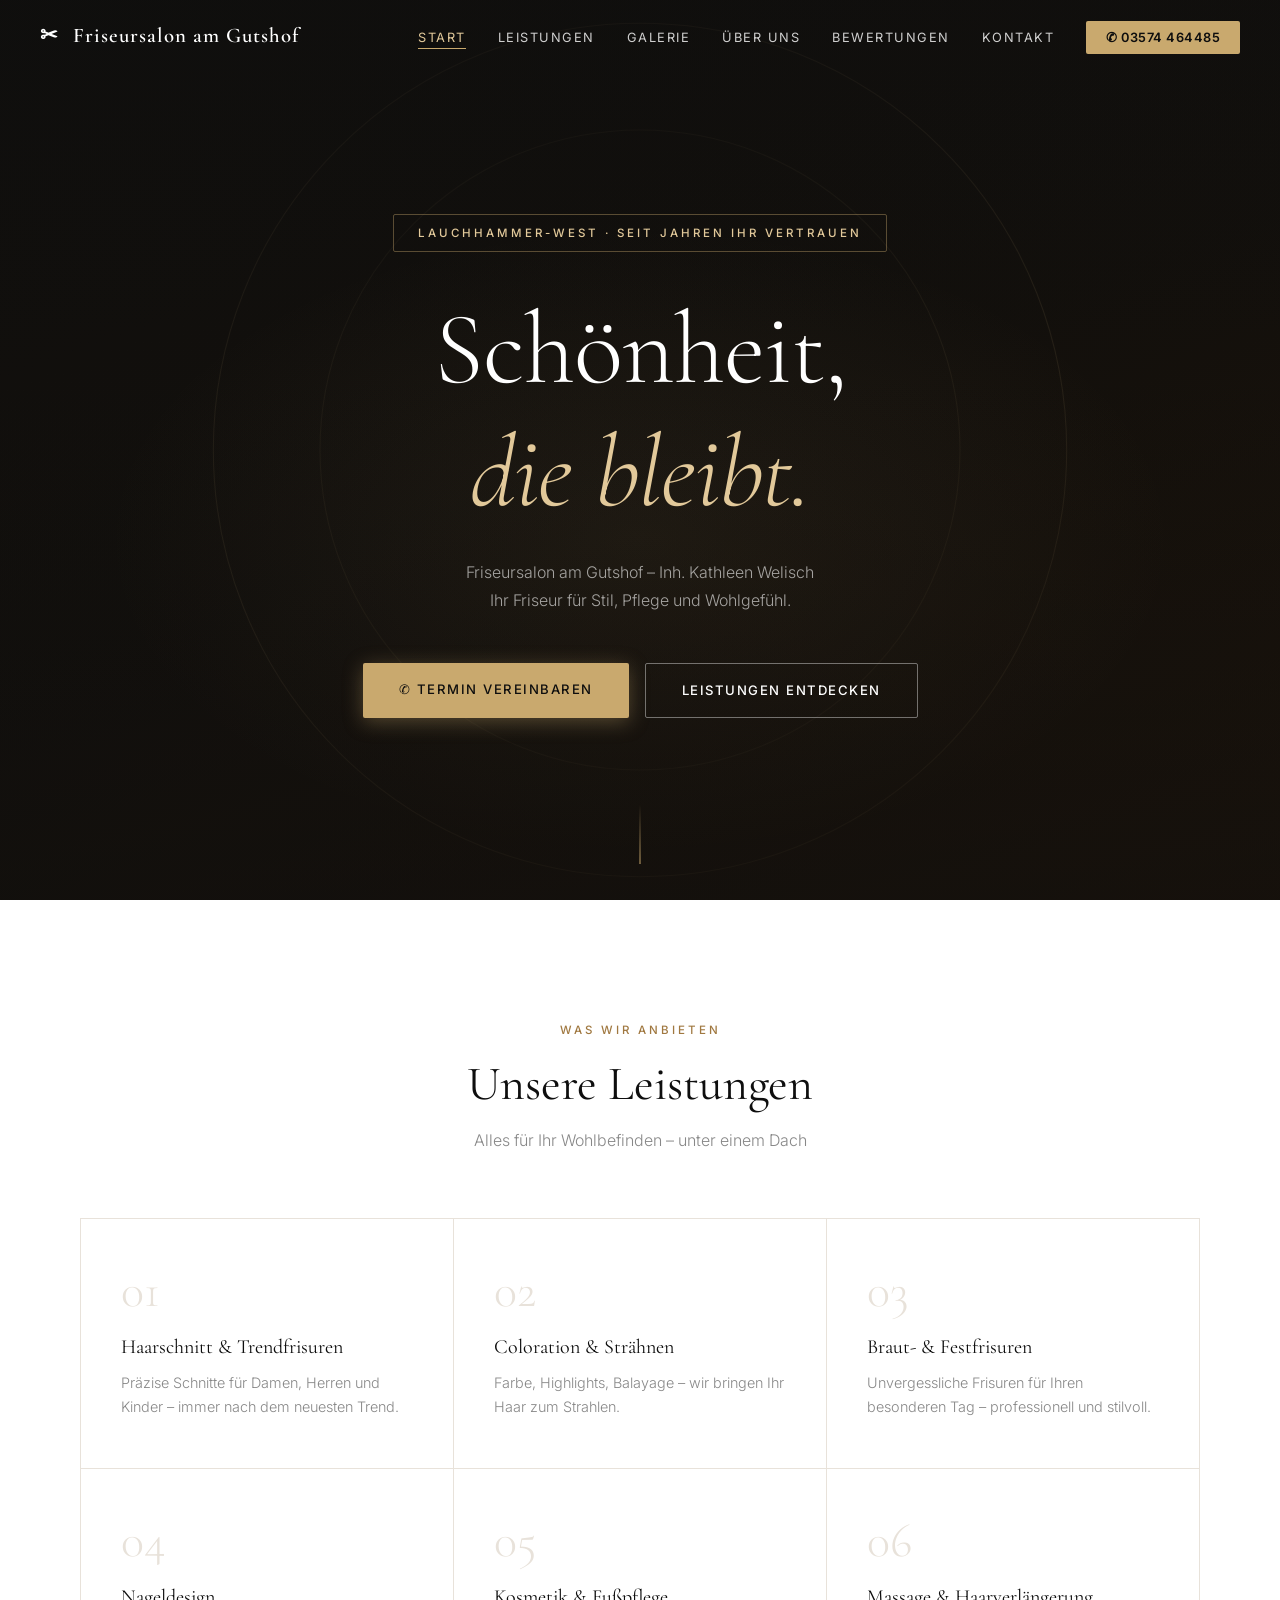
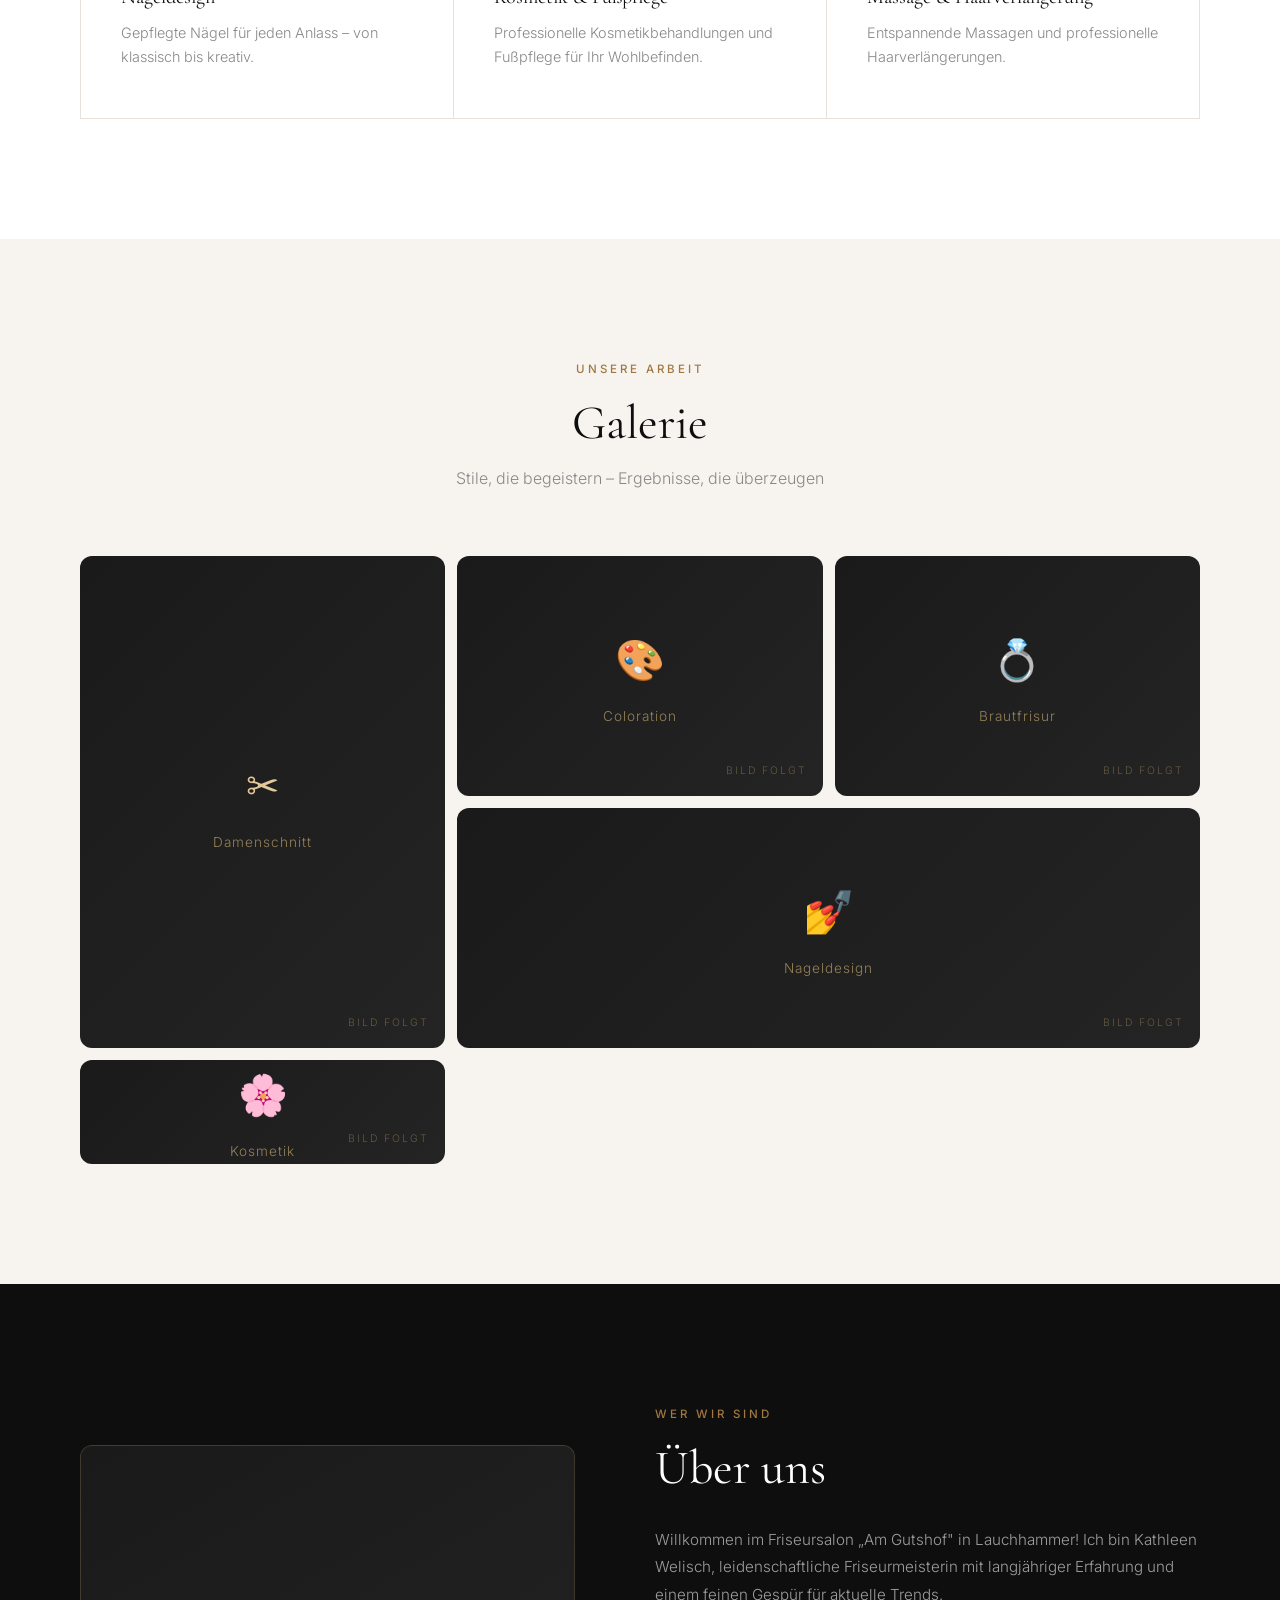
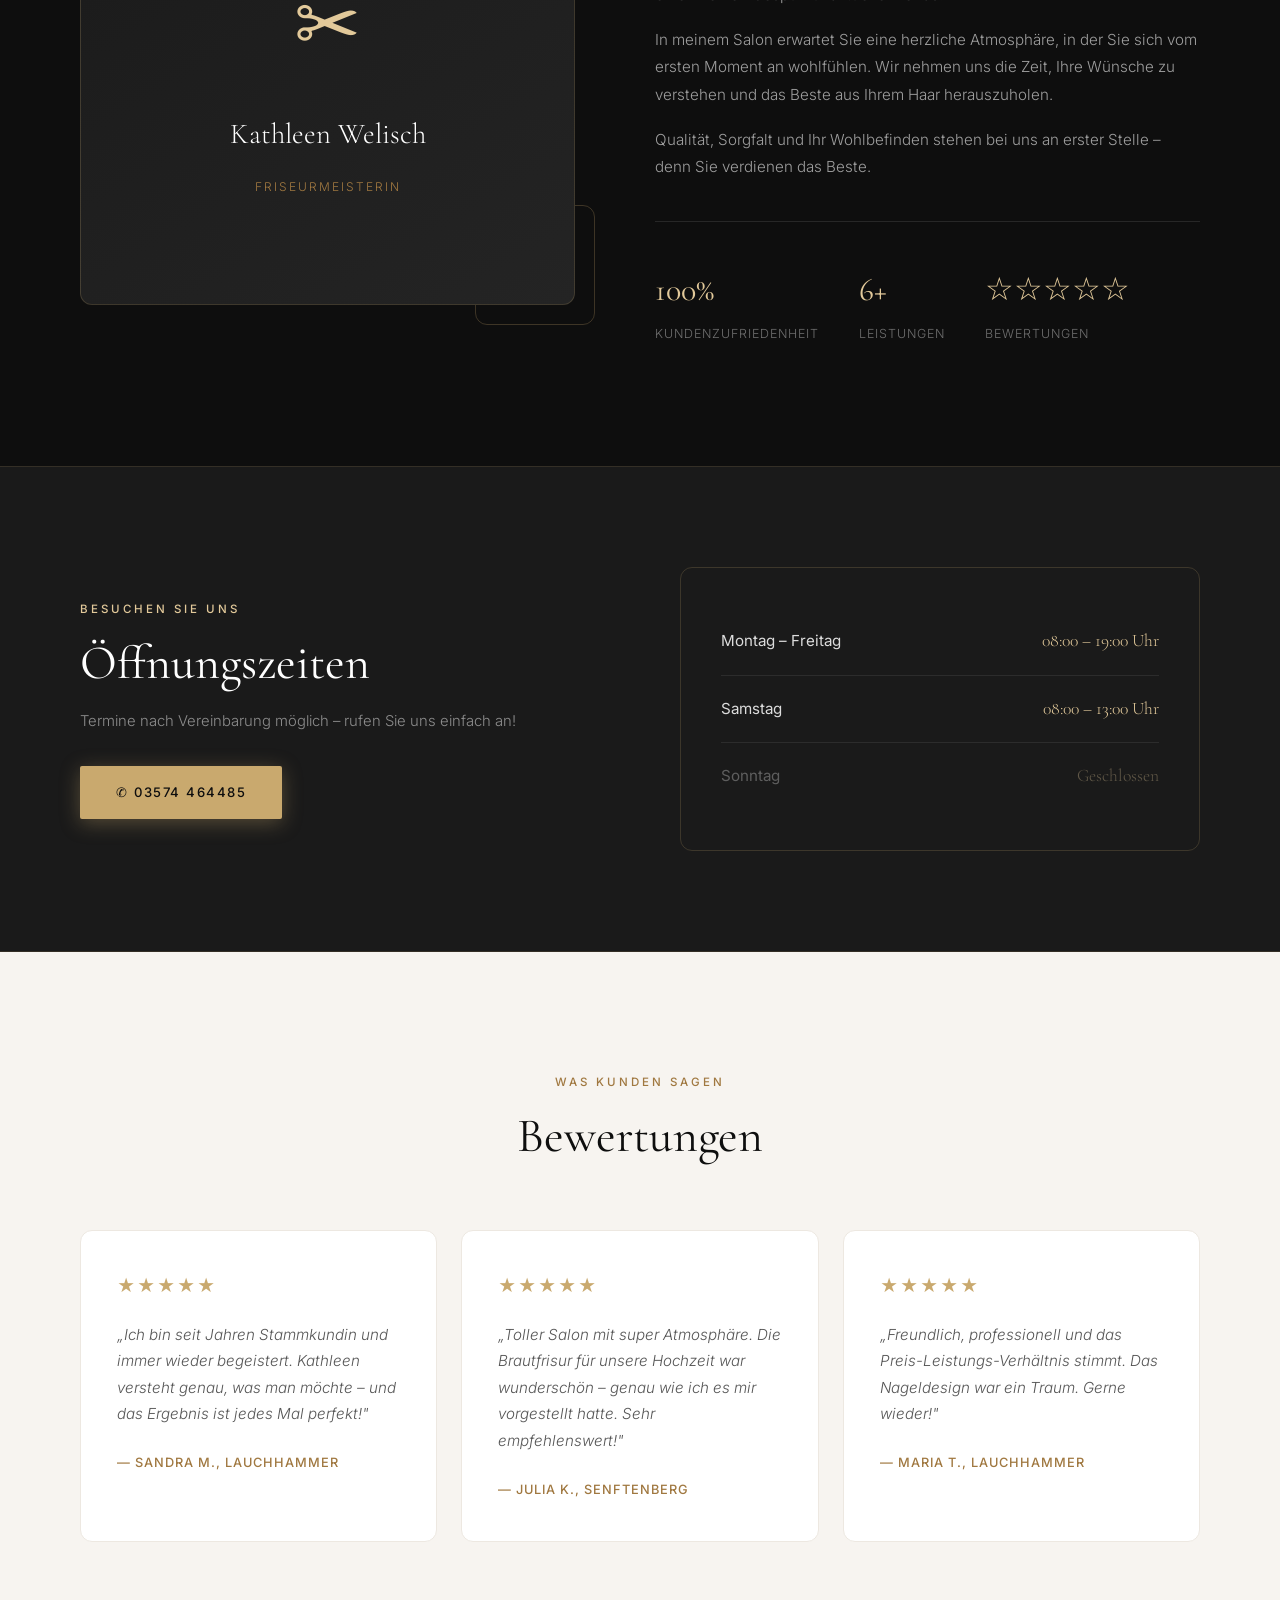
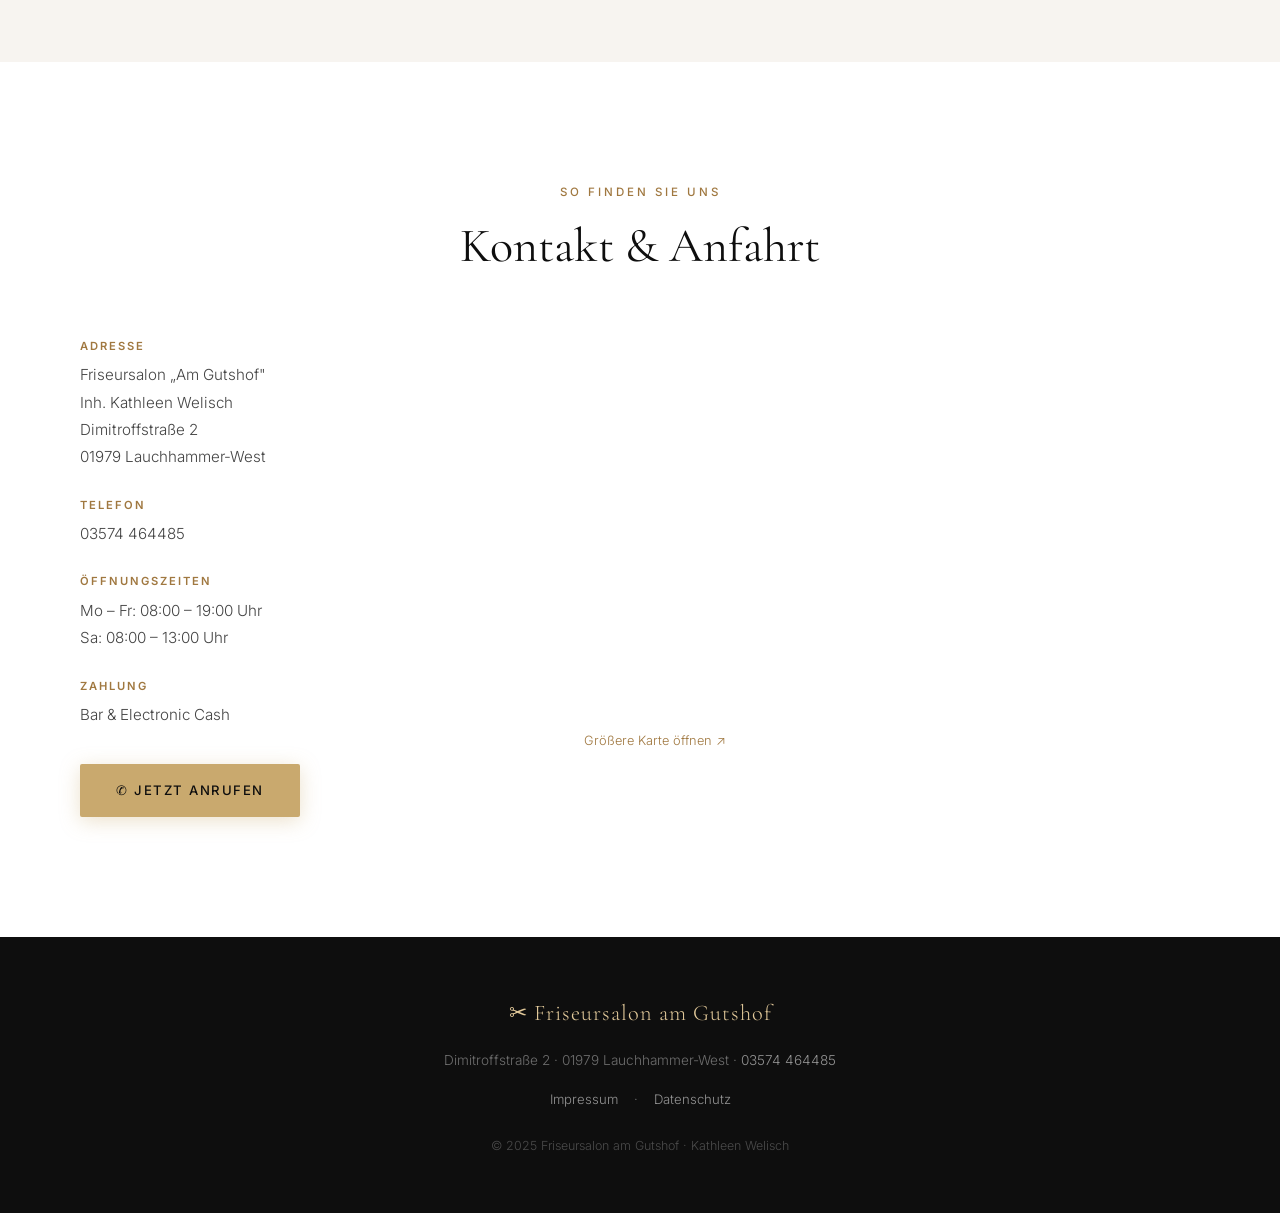
==== commit 19700351: "Redesign with luxury dark theme + full SEO + legal pages (DSGVO/TMG) Design: - Premium dark/gold col" ====
--- a/website/index.html
+++ b/website/index.html
@@ -7,6 +7,7 @@
   <meta name="description" content="Friseursalon am Gutshof in Lauchhammer-West – Inh. Kathleen Welisch. Haarschnitt, Coloration, Brautfrisuren, Nageldesign, Kosmetik & mehr. Tel: 03574 464485" />
   <meta name="keywords" content="Friseur Lauchhammer, Friseursalon Lauchhammer, Kathleen Welisch, Am Gutshof, Haarschnitt, Coloration, Brautfrisur, Nageldesign" />
   <meta name="robots" content="index, follow" />
+  <link rel="canonical" href="https://www.friseursalon-am-gutshof.de/" />
 
   <!-- Open Graph -->
   <meta property="og:title" content="Friseursalon am Gutshof – Kathleen Welisch" />
@@ -35,10 +36,13 @@
   }
   </script>
 
+  <!-- Sitemap -->
+  <link rel="sitemap" type="application/xml" href="sitemap.xml" />
+
   <!-- Google Fonts -->
   <link rel="preconnect" href="https://fonts.googleapis.com" />
   <link rel="preconnect" href="https://fonts.gstatic.com" crossorigin />
-  <link href="https://fonts.googleapis.com/css2?family=Playfair+Display:wght@400;700&family=Inter:wght@300;400;600&display=swap" rel="stylesheet" />
+  <link href="https://fonts.googleapis.com/css2?family=Cormorant+Garamond:ital,wght@0,300;0,400;0,600;1,300;1,400&family=Inter:wght@300;400;500;600&display=swap" rel="stylesheet" />
 
   <link rel="stylesheet" href="style.css" />
 </head>
@@ -48,13 +52,14 @@
   <header id="header">
     <nav class="navbar">
       <div class="logo">
-        <span class="scissors">✂</span> Friseursalon am Gutshof
+        <span>✂</span> Friseursalon am Gutshof
       </div>
       <ul class="nav-links" id="nav-links">
         <li><a href="#home">Start</a></li>
         <li><a href="#leistungen">Leistungen</a></li>
+        <li><a href="#galerie">Galerie</a></li>
         <li><a href="#ueber-uns">Über uns</a></li>
-        <li><a href="#oeffnungszeiten">Öffnungszeiten</a></li>
+        <li><a href="#bewertungen">Bewertungen</a></li>
         <li><a href="#kontakt">Kontakt</a></li>
         <li><a href="tel:+4903574464485" class="nav-tel">✆ 03574 464485</a></li>
       </ul>
@@ -66,57 +71,87 @@
 
   <!-- Hero -->
   <section id="home" class="hero">
-    <div class="hero-content fade-in">
-      <p class="hero-label">Willkommen in Lauchhammer-West</p>
-      <h1>Friseursalon<br><span>am Gutshof</span></h1>
-      <p class="hero-sub">Ihr Friseur für Schönheit, Stil und Wohlgefühl –<br>seit Jahren Ihr Vertrauen wert.</p>
+    <div class="hero-overlay"></div>
+    <div class="hero-content">
+      <span class="hero-badge">Lauchhammer-West · seit Jahren Ihr Vertrauen</span>
+      <h1>Schönheit,<br><em>die bleibt.</em></h1>
+      <p class="hero-sub">Friseursalon am Gutshof – Inh. Kathleen Welisch<br>Ihr Friseur für Stil, Pflege und Wohlgefühl.</p>
       <div class="hero-btns">
-        <a href="tel:+4903574464485" class="btn">✆ Jetzt anrufen</a>
-        <a href="#leistungen" class="btn btn-outline">Unsere Leistungen</a>
-      </div>
-    </div>
-    <div class="hero-wave">
-      <svg viewBox="0 0 1440 80" preserveAspectRatio="none"><path d="M0,40 C360,80 1080,0 1440,40 L1440,80 L0,80 Z" fill="#ffffff"/></svg>
+        <a href="tel:+4903574464485" class="btn btn-gold">✆ Termin vereinbaren</a>
+        <a href="#leistungen" class="btn btn-ghost">Leistungen entdecken</a>
+      </div>
+    </div>
+    <div class="hero-scroll-hint">
+      <span></span>
     </div>
   </section>
 
   <!-- Leistungen -->
   <section id="leistungen" class="leistungen">
     <div class="container">
-      <div class="section-header">
+      <div class="section-header reveal">
+        <span class="section-label">Was wir anbieten</span>
         <h2>Unsere Leistungen</h2>
         <p class="subtitle">Alles für Ihr Wohlbefinden – unter einem Dach</p>
       </div>
       <div class="cards">
         <div class="card reveal">
-          <div class="card-icon">✂</div>
+          <div class="card-num">01</div>
           <h3>Haarschnitt & Trendfrisuren</h3>
           <p>Präzise Schnitte für Damen, Herren und Kinder – immer nach dem neuesten Trend.</p>
         </div>
         <div class="card reveal">
-          <div class="card-icon">🎨</div>
+          <div class="card-num">02</div>
           <h3>Coloration & Strähnen</h3>
           <p>Farbe, Highlights, Balayage – wir bringen Ihr Haar zum Strahlen.</p>
         </div>
         <div class="card reveal">
-          <div class="card-icon">💍</div>
+          <div class="card-num">03</div>
           <h3>Braut- & Festfrisuren</h3>
           <p>Unvergessliche Frisuren für Ihren besonderen Tag – professionell und stilvoll.</p>
         </div>
         <div class="card reveal">
-          <div class="card-icon">💅</div>
+          <div class="card-num">04</div>
           <h3>Nageldesign</h3>
           <p>Gepflegte Nägel für jeden Anlass – von klassisch bis kreativ.</p>
         </div>
         <div class="card reveal">
-          <div class="card-icon">🌸</div>
+          <div class="card-num">05</div>
           <h3>Kosmetik & Fußpflege</h3>
           <p>Professionelle Kosmetikbehandlungen und Fußpflege für Ihr Wohlbefinden.</p>
         </div>
         <div class="card reveal">
-          <div class="card-icon">💆</div>
+          <div class="card-num">06</div>
           <h3>Massage & Haarverlängerung</h3>
           <p>Entspannende Massagen und professionelle Haarverlängerungen.</p>
+        </div>
+      </div>
+    </div>
+  </section>
+
+  <!-- Galerie -->
+  <section id="galerie" class="galerie">
+    <div class="container">
+      <div class="section-header reveal">
+        <span class="section-label">Unsere Arbeit</span>
+        <h2>Galerie</h2>
+        <p class="subtitle">Stile, die begeistern – Ergebnisse, die überzeugen</p>
+      </div>
+      <div class="gallery-grid">
+        <div class="gallery-item reveal g-tall">
+          <div class="gallery-placeholder"><span>✂</span><p>Damenschnitt</p></div>
+        </div>
+        <div class="gallery-item reveal">
+          <div class="gallery-placeholder"><span>🎨</span><p>Coloration</p></div>
+        </div>
+        <div class="gallery-item reveal">
+          <div class="gallery-placeholder"><span>💍</span><p>Brautfrisur</p></div>
+        </div>
+        <div class="gallery-item reveal g-wide">
+          <div class="gallery-placeholder"><span>💅</span><p>Nageldesign</p></div>
+        </div>
+        <div class="gallery-item reveal">
+          <div class="gallery-placeholder"><span>🌸</span><p>Kosmetik</p></div>
         </div>
       </div>
     </div>
@@ -125,31 +160,37 @@
   <!-- Über uns -->
   <section id="ueber-uns" class="ueber-uns">
     <div class="container ueber-grid">
+      <div class="ueber-bild reveal">
+        <div class="bild-card">
+          <div class="bild-inner">
+            <span>✂</span>
+            <p>Kathleen Welisch</p>
+            <small>Friseurmeisterin</small>
+          </div>
+          <div class="bild-accent"></div>
+        </div>
+      </div>
       <div class="ueber-text reveal">
-        <div class="section-header left">
-          <h2>Über uns</h2>
-        </div>
+        <span class="section-label">Wer wir sind</span>
+        <h2>Über uns</h2>
         <p>
           Willkommen im Friseursalon „Am Gutshof" in Lauchhammer! Ich bin Kathleen Welisch,
-          leidenschaftliche Friseurmeisterin mit langjähriger Erfahrung und einem Gespür für
+          leidenschaftliche Friseurmeisterin mit langjähriger Erfahrung und einem feinen Gespür für
           aktuelle Trends.
         </p>
         <p>
           In meinem Salon erwartet Sie eine herzliche Atmosphäre, in der Sie sich vom ersten
-          Moment an wohlfühlen. Gemeinsam mit meinem Team nehme ich mir die Zeit, Ihre Wünsche
-          zu verstehen und das Beste aus Ihrem Haar herauszuholen.
+          Moment an wohlfühlen. Wir nehmen uns die Zeit, Ihre Wünsche zu verstehen und das Beste
+          aus Ihrem Haar herauszuholen.
         </p>
         <p>
           Qualität, Sorgfalt und Ihr Wohlbefinden stehen bei uns an erster Stelle –
           denn Sie verdienen das Beste.
         </p>
-        <a href="tel:+4903574464485" class="btn" style="margin-top:24px">✆ 03574 464485</a>
-      </div>
-      <div class="ueber-bild reveal">
-        <div class="bild-placeholder">
-          <span>✂</span>
-          <p>Kathleen Welisch</p>
-          <small>Friseurmeisterin · Lauchhammer</small>
+        <div class="ueber-stats">
+          <div class="stat"><strong>100%</strong><span>Kundenzufriedenheit</span></div>
+          <div class="stat"><strong>6+</strong><span>Leistungen</span></div>
+          <div class="stat"><strong>☆☆☆☆☆</strong><span>Bewertungen</span></div>
         </div>
       </div>
     </div>
@@ -157,63 +198,98 @@
 
   <!-- Öffnungszeiten -->
   <section id="oeffnungszeiten" class="oeffnungszeiten">
+    <div class="oz-inner">
+      <div class="oz-left reveal">
+        <span class="section-label light">Besuchen Sie uns</span>
+        <h2>Öffnungszeiten</h2>
+        <p>Termine nach Vereinbarung möglich – rufen Sie uns einfach an!</p>
+        <a href="tel:+4903574464485" class="btn btn-gold" style="margin-top:32px">✆ 03574 464485</a>
+      </div>
+      <div class="oz-right reveal">
+        <div class="oz-row">
+          <span>Montag – Freitag</span>
+          <span>08:00 – 19:00 Uhr</span>
+        </div>
+        <div class="oz-divider"></div>
+        <div class="oz-row">
+          <span>Samstag</span>
+          <span>08:00 – 13:00 Uhr</span>
+        </div>
+        <div class="oz-divider"></div>
+        <div class="oz-row closed">
+          <span>Sonntag</span>
+          <span>Geschlossen</span>
+        </div>
+      </div>
+    </div>
+  </section>
+
+  <!-- Bewertungen -->
+  <section id="bewertungen" class="bewertungen">
     <div class="container">
-      <div class="section-header">
-        <h2>Öffnungszeiten</h2>
-      </div>
-      <div class="oz-grid">
-        <div class="oz-card">
-          <div class="oz-icon">🗓</div>
-          <h3>Montag – Freitag</h3>
-          <p>08:00 – 19:00 Uhr</p>
-        </div>
-        <div class="oz-card">
-          <div class="oz-icon">🗓</div>
-          <h3>Samstag</h3>
-          <p>08:00 – 13:00 Uhr</p>
-        </div>
-        <div class="oz-card closed">
-          <div class="oz-icon">💤</div>
-          <h3>Sonntag</h3>
-          <p>Geschlossen</p>
-        </div>
-      </div>
-      <p class="oz-hinweis">Termine nach Vereinbarung möglich – rufen Sie uns an!</p>
+      <div class="section-header reveal">
+        <span class="section-label">Was Kunden sagen</span>
+        <h2>Bewertungen</h2>
+      </div>
+      <div class="reviews-grid">
+        <div class="review reveal">
+          <div class="stars">★★★★★</div>
+          <p>„Ich bin seit Jahren Stammkundin und immer wieder begeistert. Kathleen versteht genau, was man möchte – und das Ergebnis ist jedes Mal perfekt!"</p>
+          <div class="reviewer">— Sandra M., Lauchhammer</div>
+        </div>
+        <div class="review reveal">
+          <div class="stars">★★★★★</div>
+          <p>„Toller Salon mit super Atmosphäre. Die Brautfrisur für unsere Hochzeit war wunderschön – genau wie ich es mir vorgestellt hatte. Sehr empfehlenswert!"</p>
+          <div class="reviewer">— Julia K., Senftenberg</div>
+        </div>
+        <div class="review reveal">
+          <div class="stars">★★★★★</div>
+          <p>„Freundlich, professionell und das Preis-Leistungs-Verhältnis stimmt. Das Nageldesign war ein Traum. Gerne wieder!"</p>
+          <div class="reviewer">— Maria T., Lauchhammer</div>
+        </div>
+      </div>
     </div>
   </section>
 
   <!-- Kontakt -->
   <section id="kontakt" class="kontakt">
     <div class="container">
-      <div class="section-header">
+      <div class="section-header reveal">
+        <span class="section-label">So finden Sie uns</span>
         <h2>Kontakt & Anfahrt</h2>
-        <p class="subtitle">Wir freuen uns auf Ihren Besuch</p>
       </div>
       <div class="kontakt-grid">
         <div class="kontakt-info reveal">
-          <h3>Adresse</h3>
-          <p>Friseursalon „Am Gutshof"<br>Inh. Kathleen Welisch<br>Dimitroffstraße 2<br>01979 Lauchhammer-West</p>
-
-          <h3>Telefon</h3>
-          <p><a href="tel:+4903574464485">03574 464485</a></p>
-
-          <h3>Zahlung</h3>
-          <p>Bar &amp; Electronic Cash</p>
-
-          <a href="tel:+4903574464485" class="btn" style="margin-top:24px">✆ Jetzt anrufen</a>
+          <div class="info-block">
+            <h3>Adresse</h3>
+            <p>Friseursalon „Am Gutshof"<br>Inh. Kathleen Welisch<br>Dimitroffstraße 2<br>01979 Lauchhammer-West</p>
+          </div>
+          <div class="info-block">
+            <h3>Telefon</h3>
+            <p><a href="tel:+4903574464485">03574 464485</a></p>
+          </div>
+          <div class="info-block">
+            <h3>Öffnungszeiten</h3>
+            <p>Mo – Fr: 08:00 – 19:00 Uhr<br>Sa: 08:00 – 13:00 Uhr</p>
+          </div>
+          <div class="info-block">
+            <h3>Zahlung</h3>
+            <p>Bar &amp; Electronic Cash</p>
+          </div>
+          <a href="tel:+4903574464485" class="btn btn-gold" style="margin-top:8px">✆ Jetzt anrufen</a>
         </div>
         <div class="kontakt-map reveal">
           <iframe
             title="Standort Friseursalon am Gutshof"
             src="https://www.openstreetmap.org/export/embed.html?bbox=13.847,51.518,13.857,51.524&layer=mapnik&marker=51.521,13.852"
             width="100%"
-            height="320"
-            style="border:0; border-radius:16px;"
+            height="380"
+            style="border:0; border-radius:12px; display:block;"
             loading="lazy"
             allowfullscreen>
           </iframe>
-          <p style="margin-top:10px;font-size:0.85rem;color:#888">
-            <a href="https://www.openstreetmap.org/?mlat=51.521&mlon=13.852#map=16/51.521/13.852" target="_blank" rel="noopener">Größere Karte anzeigen</a>
+          <p class="map-link">
+            <a href="https://www.openstreetmap.org/?mlat=51.521&mlon=13.852#map=16/51.521/13.852" target="_blank" rel="noopener">Größere Karte öffnen ↗</a>
           </p>
         </div>
       </div>
@@ -222,12 +298,20 @@
 
   <!-- Footer -->
   <footer>
-    <p>&copy; 2025 Friseursalon am Gutshof · Kathleen Welisch · Lauchhammer</p>
-    <p><small><a href="impressum.html">Impressum</a> | <a href="datenschutz.html">Datenschutz</a></small></p>
+    <div class="footer-inner">
+      <div class="footer-logo">✂ Friseursalon am Gutshof</div>
+      <p>Dimitroffstraße 2 · 01979 Lauchhammer-West · <a href="tel:+4903574464485">03574 464485</a></p>
+      <div class="footer-links">
+        <a href="impressum.html">Impressum</a>
+        <span>·</span>
+        <a href="datenschutz.html">Datenschutz</a>
+      </div>
+      <p class="footer-copy">&copy; 2025 Friseursalon am Gutshof · Kathleen Welisch</p>
+    </div>
   </footer>
 
   <!-- Scroll-to-top -->
-  <button id="scroll-top" aria-label="Nach oben scrollen" title="Nach oben">&#8679;</button>
+  <button id="scroll-top" aria-label="Nach oben scrollen">&#8679;</button>
 
   <script src="main.js"></script>
 </body>
--- a/website/style.css
+++ b/website/style.css
@@ -6,38 +6,41 @@
 }
 
 :root {
-  --primary: #c8956c;
-  --primary-dark: #a5714a;
-  --dark: #1e1e1e;
-  --light: #faf7f4;
+  --gold: #c9a96e;
+  --gold-light: #e2c99a;
+  --gold-dark: #a07840;
+  --dark: #0e0e0e;
+  --dark-2: #1a1a1a;
+  --dark-3: #242424;
+  --mid: #444;
+  --light: #f7f4f0;
   --white: #ffffff;
   --gray: #888;
-  --section-pad: 96px 20px;
-  --radius: 16px;
-  --transition: 0.3s ease;
+  --radius: 12px;
+  --nav-h: 72px;
 }
 
 html {
   scroll-behavior: smooth;
-  scroll-padding-top: 72px;
+  scroll-padding-top: var(--nav-h);
 }
 
 body {
   font-family: 'Inter', sans-serif;
+  font-weight: 300;
   color: var(--dark);
   background: var(--white);
-  line-height: 1.7;
+  line-height: 1.75;
   -webkit-font-smoothing: antialiased;
 }
 
 h1, h2, h3 {
-  font-family: 'Playfair Display', serif;
-}
-
-a {
-  color: inherit;
-  text-decoration: none;
-}
+  font-family: 'Cormorant Garamond', serif;
+  font-weight: 400;
+  line-height: 1.2;
+}
+
+a { color: inherit; text-decoration: none; }
 
 /* ===== NAVBAR ===== */
 header {
@@ -45,61 +48,68 @@
   top: 0;
   width: 100%;
   z-index: 1000;
-  background: rgba(255,255,255,0.97);
-  backdrop-filter: blur(8px);
-  box-shadow: 0 2px 16px rgba(0,0,0,0.07);
-  transition: box-shadow var(--transition);
+  transition: background 0.4s, box-shadow 0.4s, padding 0.4s;
+  background: transparent;
+}
+
+header.scrolled {
+  background: rgba(14,14,14,0.97);
+  backdrop-filter: blur(10px);
+  box-shadow: 0 2px 24px rgba(0,0,0,0.4);
 }
 
 .navbar {
-  max-width: 1200px;
+  max-width: 1300px;
   margin: 0 auto;
-  padding: 0 30px;
-  height: 68px;
+  padding: 0 40px;
+  height: var(--nav-h);
   display: flex;
   justify-content: space-between;
   align-items: center;
 }
 
 .logo {
-  font-family: 'Playfair Display', serif;
-  font-size: 1.25rem;
-  font-weight: 700;
-  color: var(--primary-dark);
-  letter-spacing: 0.5px;
+  font-family: 'Cormorant Garamond', serif;
+  font-size: 1.3rem;
+  font-weight: 600;
+  color: var(--white);
+  letter-spacing: 1px;
   white-space: nowrap;
 }
 
-.logo .scissors {
-  font-style: normal;
-  margin-right: 6px;
-}
+.logo span { margin-right: 8px; }
 
 .nav-links {
   list-style: none;
   display: flex;
   align-items: center;
-  gap: 28px;
+  gap: 32px;
 }
 
 .nav-links a {
-  font-size: 0.88rem;
+  font-size: 0.8rem;
   font-weight: 400;
-  letter-spacing: 0.3px;
-  color: #444;
-  transition: color var(--transition);
+  letter-spacing: 1.5px;
+  text-transform: uppercase;
+  color: rgba(255,255,255,0.8);
+  transition: color 0.2s;
   position: relative;
 }
 
 .nav-links a::after {
   content: '';
   position: absolute;
-  bottom: -3px;
+  bottom: -4px;
   left: 0;
   width: 0;
-  height: 2px;
-  background: var(--primary);
-  transition: width var(--transition);
+  height: 1px;
+  background: var(--gold);
+  transition: width 0.3s;
+}
+
+.nav-links a:hover,
+.nav-links a.active {
+  color: var(--gold-light);
 }
 
 .nav-links a:hover::after,
@@ -107,28 +117,19 @@
   width: 100%;
 }
 
-.nav-links a:hover,
-.nav-links a.active {
-  color: var(--primary-dark);
-}
-
 .nav-tel {
-  background: var(--primary);
-  color: var(--white) !important;
-  padding: 8px 18px;
-  border-radius: 24px;
+  background: var(--gold) !important;
+  color: var(--dark) !important;
+  padding: 9px 20px !important;
+  border-radius: 2px;
   font-weight: 600 !important;
-  font-size: 0.85rem !important;
-  transition: background var(--transition) !important;
-}
-
-.nav-tel:hover {
-  background: var(--primary-dark) !important;
-}
-
-.nav-tel::after {
-  display: none !important;
-}
+  letter-spacing: 0.5px !important;
+  text-transform: none !important;
+  transition: background 0.2s !important;
+}
+
+.nav-tel:hover { background: var(--gold-light) !important; }
+.nav-tel::after { display: none !important; }
 
 /* Hamburger */
 .burger {
@@ -140,137 +141,169 @@
   border: none;
   cursor: pointer;
   padding: 6px;
-  z-index: 1001;
 }
 
 .burger span {
   display: block;
-  width: 24px;
-  height: 2px;
-  background: var(--dark);
-  border-radius: 2px;
+  width: 26px;
+  height: 1.5px;
+  background: var(--white);
   transition: transform 0.3s, opacity 0.3s;
 }
 
-.burger.open span:nth-child(1) { transform: translateY(7px) rotate(45deg); }
+.burger.open span:nth-child(1) { transform: translateY(6.5px) rotate(45deg); }
 .burger.open span:nth-child(2) { opacity: 0; }
-.burger.open span:nth-child(3) { transform: translateY(-7px) rotate(-45deg); }
-
-/* ===== BUTTON ===== */
+.burger.open span:nth-child(3) { transform: translateY(-6.5px) rotate(-45deg); }
+
+/* ===== BUTTONS ===== */
 .btn {
   display: inline-block;
-  background: var(--primary);
-  color: var(--white);
-  padding: 14px 32px;
-  border-radius: 32px;
+  padding: 15px 36px;
+  border-radius: 2px;
   font-family: 'Inter', sans-serif;
-  font-size: 0.95rem;
-  font-weight: 600;
+  font-size: 0.82rem;
+  font-weight: 500;
+  letter-spacing: 1.5px;
+  text-transform: uppercase;
   border: none;
   cursor: pointer;
-  transition: background var(--transition), transform 0.15s, box-shadow var(--transition);
-  letter-spacing: 0.3px;
-  box-shadow: 0 4px 16px rgba(200,149,108,0.3);
-}
-
-.btn:hover {
-  background: var(--primary-dark);
+  transition: background 0.25s, color 0.25s, transform 0.15s, box-shadow 0.25s;
+}
+
+.btn-gold {
+  background: var(--gold);
+  color: var(--dark);
+  box-shadow: 0 4px 20px rgba(201,169,110,0.35);
+}
+
+.btn-gold:hover {
+  background: var(--gold-light);
   transform: translateY(-2px);
-  box-shadow: 0 8px 24px rgba(165,113,74,0.35);
-}
-
-.btn-outline {
+  box-shadow: 0 8px 28px rgba(201,169,110,0.45);
+}
+
+.btn-ghost {
   background: transparent;
-  color: var(--primary-dark);
-  border: 2px solid var(--primary);
-  box-shadow: none;
-}
-
-.btn-outline:hover {
-  background: var(--primary);
   color: var(--white);
+  border: 1px solid rgba(255,255,255,0.4);
+}
+
+.btn-ghost:hover {
+  border-color: var(--gold);
+  color: var(--gold-light);
 }
 
 /* ===== CONTAINER ===== */
 .container {
-  max-width: 1100px;
+  max-width: 1200px;
   margin: 0 auto;
-  padding: 0 24px;
+  padding: 0 40px;
 }
 
 /* ===== SECTION HEADER ===== */
 .section-header {
   text-align: center;
-  margin-bottom: 56px;
-}
-
-.section-header.left {
-  text-align: left;
-}
+  margin-bottom: 64px;
+}
+
+.section-label {
+  display: block;
+  font-size: 0.72rem;
+  font-weight: 500;
+  letter-spacing: 3px;
+  text-transform: uppercase;
+  color: var(--gold-dark);
+  margin-bottom: 16px;
+}
+
+.section-label.light { color: var(--gold-light); }
 
 .section-header h2 {
-  font-size: 2.4rem;
+  font-size: 3rem;
   color: var(--dark);
-  margin-bottom: 12px;
 }
 
 .subtitle {
   color: var(--gray);
-  font-size: 1.05rem;
+  font-size: 1rem;
   font-weight: 300;
+  margin-top: 12px;
 }
 
 /* ===== HERO ===== */
 .hero {
   min-height: 100vh;
-  background: linear-gradient(150deg, #fdf4ee 0%, #f5dece 55%, #edcaae 100%);
+  background:
+    linear-gradient(160deg, rgba(14,14,14,0.88) 0%, rgba(14,14,14,0.65) 50%, rgba(30,20,10,0.8) 100%),
+    url("data:image/svg+xml,%3Csvg xmlns='http://www.w3.org/2000/svg' width='600' height='600'%3E%3Crect fill='%231a1208' width='600' height='600'/%3E%3Ccircle cx='300' cy='300' r='200' fill='none' stroke='%23c9a96e' stroke-width='0.5' opacity='0.3'/%3E%3Ccircle cx='300' cy='300' r='150' fill='none' stroke='%23c9a96e' stroke-width='0.5' opacity='0.2'/%3E%3C/svg%3E") center/cover;
+  background-color: var(--dark-2);
   display: flex;
   align-items: center;
   justify-content: center;
   text-align: center;
-  padding: 120px 20px 100px;
+  padding: calc(var(--nav-h) + 40px) 40px 80px;
   position: relative;
   overflow: hidden;
 }
 
 .hero::before {
-  content: '✂';
+  content: '';
   position: absolute;
-  font-size: 28rem;
-  opacity: 0.04;
-  top: -60px;
-  right: -80px;
-  line-height: 1;
+  inset: 0;
+  background: radial-gradient(ellipse 60% 50% at 50% 60%, rgba(201,169,110,0.08) 0%, transparent 70%);
   pointer-events: none;
 }
 
-.hero-label {
-  font-size: 0.85rem;
-  font-weight: 600;
+.hero-overlay {
+  position: absolute;
+  inset: 0;
+  background: linear-gradient(to bottom, rgba(14,14,14,0.3) 0%, transparent 40%, rgba(14,14,14,0.5) 100%);
+}
+
+.hero-content {
+  position: relative;
+  z-index: 1;
+  animation: heroFadeIn 1.2s ease both;
+}
+
+@keyframes heroFadeIn {
+  from { opacity: 0; transform: translateY(40px); }
+  to   { opacity: 1; transform: translateY(0); }
+}
+
+.hero-badge {
+  display: inline-block;
+  font-size: 0.72rem;
+  font-weight: 500;
   letter-spacing: 3px;
   text-transform: uppercase;
-  color: var(--primary);
-  margin-bottom: 20px;
+  color: var(--gold-light);
+  border: 1px solid rgba(201,169,110,0.4);
+  padding: 8px 24px;
+  border-radius: 2px;
+  margin-bottom: 36px;
 }
 
 .hero-content h1 {
-  font-size: 4rem;
-  line-height: 1.15;
-  color: var(--dark);
+  font-size: clamp(3.5rem, 8vw, 7rem);
+  font-weight: 300;
+  color: var(--white);
   margin-bottom: 24px;
-}
-
-.hero-content h1 span {
-  color: var(--primary-dark);
+  letter-spacing: -1px;
+}
+
+.hero-content h1 em {
+  font-style: italic;
+  color: var(--gold-light);
 }
 
 .hero-sub {
-  font-size: 1.1rem;
-  color: #666;
-  max-width: 460px;
-  margin: 0 auto 40px;
+  font-size: 1rem;
+  color: rgba(255,255,255,0.6);
+  max-width: 440px;
+  margin: 0 auto 48px;
   font-weight: 300;
-  line-height: 1.7;
+  line-height: 1.8;
 }
 
 .hero-btns {
@@ -280,33 +313,34 @@
   flex-wrap: wrap;
 }
 
-.hero-wave {
+.hero-scroll-hint {
   position: absolute;
-  bottom: -2px;
-  left: 0;
-  width: 100%;
-  line-height: 0;
-}
-
-.hero-wave svg {
-  width: 100%;
-  height: 80px;
-}
-
-/* ===== FADE & REVEAL ANIMATIONS ===== */
-.fade-in {
-  animation: fadeIn 1s ease both;
-}
-
-@keyframes fadeIn {
-  from { opacity: 0; transform: translateY(30px); }
-  to   { opacity: 1; transform: translateY(0); }
-}
-
+  bottom: 36px;
+  left: 50%;
+  transform: translateX(-50%);
+  z-index: 1;
+}
+
+.hero-scroll-hint span {
+  display: block;
+  width: 1px;
+  height: 60px;
+  background: linear-gradient(to bottom, transparent, var(--gold));
+  margin: 0 auto;
+  animation: scrollLine 2s ease-in-out infinite;
+}
+
+@keyframes scrollLine {
+  0%   { transform: scaleY(0); transform-origin: top; opacity: 0; }
+  50%  { opacity: 1; }
+  100% { transform: scaleY(1); transform-origin: top; opacity: 0; }
+}
+
+/* ===== REVEAL ===== */
 .reveal {
   opacity: 0;
-  transform: translateY(28px);
-  transition: opacity 0.6s ease, transform 0.6s ease;
+  transform: translateY(32px);
+  transition: opacity 0.7s ease, transform 0.7s ease;
 }
 
 .reveal.visible {
@@ -316,283 +350,480 @@
 
 /* ===== LEISTUNGEN ===== */
 .leistungen {
-  padding: var(--section-pad);
+  padding: 120px 0;
   background: var(--white);
 }
 
 .cards {
   display: grid;
-  grid-template-columns: repeat(auto-fit, minmax(300px, 1fr));
-  gap: 24px;
+  grid-template-columns: repeat(3, 1fr);
+  gap: 1px;
+  background: #e8e2da;
+  border: 1px solid #e8e2da;
 }
 
 .card {
+  background: var(--white);
+  padding: 48px 40px;
+  transition: background 0.3s;
+  position: relative;
+  overflow: hidden;
+}
+
+.card::before {
+  content: '';
+  position: absolute;
+  bottom: 0;
+  left: 0;
+  width: 0;
+  height: 2px;
+  background: var(--gold);
+  transition: width 0.4s ease;
+}
+
+.card:hover {
   background: var(--light);
+}
+
+.card:hover::before {
+  width: 100%;
+}
+
+.card-num {
+  font-family: 'Cormorant Garamond', serif;
+  font-size: 3rem;
+  font-weight: 300;
+  color: #e8e2da;
+  line-height: 1;
+  margin-bottom: 20px;
+  transition: color 0.3s;
+}
+
+.card:hover .card-num {
+  color: var(--gold-light);
+}
+
+.card h3 {
+  font-size: 1.25rem;
+  color: var(--dark);
+  margin-bottom: 12px;
+}
+
+.card p {
+  font-size: 0.9rem;
+  color: var(--gray);
+  line-height: 1.7;
+}
+
+/* ===== GALERIE ===== */
+.galerie {
+  padding: 120px 0;
+  background: var(--light);
+}
+
+.gallery-grid {
+  display: grid;
+  grid-template-columns: repeat(3, 1fr);
+  grid-template-rows: 240px 240px;
+  gap: 12px;
+}
+
+.gallery-item.g-tall {
+  grid-row: span 2;
+}
+
+.gallery-item.g-wide {
+  grid-column: span 2;
+}
+
+.gallery-placeholder {
+  width: 100%;
+  height: 100%;
+  background: linear-gradient(135deg, var(--dark-2), var(--dark-3));
   border-radius: var(--radius);
-  padding: 36px 28px;
-  transition: transform var(--transition), box-shadow var(--transition);
-  border: 1px solid transparent;
-}
-
-.card:hover {
-  transform: translateY(-6px);
-  box-shadow: 0 16px 40px rgba(0,0,0,0.08);
-  border-color: #f0dac8;
-}
-
-.card-icon {
-  font-size: 2.2rem;
-  margin-bottom: 16px;
-  display: block;
-}
-
-.card h3 {
-  font-size: 1.15rem;
-  margin-bottom: 10px;
-  color: var(--primary-dark);
-}
-
-.card p {
-  font-size: 0.93rem;
-  color: #666;
-  line-height: 1.6;
-}
-
-/* ===== ÜBER UNS ===== */
-.ueber-uns {
-  padding: var(--section-pad);
-  background: var(--light);
-}
-
-.ueber-grid {
-  display: grid;
-  grid-template-columns: 1fr 1fr;
-  gap: 72px;
-  align-items: center;
-}
-
-.ueber-text p {
-  color: #555;
-  margin-bottom: 16px;
-  font-size: 0.97rem;
-}
-
-.bild-placeholder {
-  background: linear-gradient(135deg, #f5dece 0%, #edcaae 100%);
-  border-radius: 24px;
-  height: 380px;
   display: flex;
   flex-direction: column;
   align-items: center;
   justify-content: center;
-  gap: 14px;
-  color: var(--primary-dark);
+  gap: 10px;
+  color: var(--gold-light);
+  transition: transform 0.4s ease, box-shadow 0.4s ease;
+  cursor: pointer;
+  overflow: hidden;
   position: relative;
-  overflow: hidden;
-}
-
-.bild-placeholder::after {
-  content: '';
+}
+
+.gallery-placeholder::after {
+  content: 'Bild folgt';
   position: absolute;
-  bottom: -40px;
-  right: -40px;
-  width: 160px;
-  height: 160px;
-  background: rgba(255,255,255,0.15);
-  border-radius: 50%;
-}
-
-.bild-placeholder span {
-  font-size: 5rem;
-  line-height: 1;
-}
-
-.bild-placeholder p {
-  font-family: 'Playfair Display', serif;
-  font-size: 1.5rem;
-  font-weight: 700;
-}
-
-.bild-placeholder small {
+  bottom: 16px;
+  right: 16px;
+  font-size: 0.65rem;
+  letter-spacing: 2px;
+  text-transform: uppercase;
+  color: rgba(201,169,110,0.4);
+}
+
+.gallery-placeholder:hover {
+  transform: scale(1.02);
+  box-shadow: 0 20px 50px rgba(0,0,0,0.2);
+}
+
+.gallery-placeholder span {
+  font-size: 2.5rem;
+}
+
+.gallery-placeholder p {
   font-size: 0.85rem;
-  color: #a5714a;
-  letter-spacing: 0.5px;
+  letter-spacing: 1px;
+  color: rgba(201,169,110,0.7);
+}
+
+/* ===== ÜBER UNS ===== */
+.ueber-uns {
+  padding: 120px 0;
+  background: var(--dark);
+}
+
+.ueber-grid {
+  display: grid;
+  grid-template-columns: 1fr 1.1fr;
+  gap: 80px;
+  align-items: center;
+}
+
+.bild-card {
+  position: relative;
+  height: 460px;
+}
+
+.bild-inner {
+  width: 100%;
+  height: 100%;
+  background: linear-gradient(150deg, var(--dark-2) 0%, var(--dark-3) 100%);
+  border: 1px solid rgba(201,169,110,0.2);
+  border-radius: var(--radius);
+  display: flex;
+  flex-direction: column;
+  align-items: center;
+  justify-content: center;
+  gap: 16px;
+  color: var(--gold-light);
+}
+
+.bild-inner span { font-size: 5rem; }
+
+.bild-inner p {
+  font-family: 'Cormorant Garamond', serif;
+  font-size: 1.8rem;
+  font-weight: 300;
+  color: var(--white);
+}
+
+.bild-inner small {
+  font-size: 0.75rem;
+  letter-spacing: 2px;
+  text-transform: uppercase;
+  color: var(--gold-dark);
+}
+
+.bild-accent {
+  position: absolute;
+  bottom: -20px;
+  right: -20px;
+  width: 120px;
+  height: 120px;
+  border: 1px solid rgba(201,169,110,0.25);
+  border-radius: var(--radius);
+  z-index: -1;
+}
+
+.ueber-text .section-label { display: block; margin-bottom: 16px; }
+
+.ueber-text h2 {
+  font-size: 3rem;
+  color: var(--white);
+  margin-bottom: 28px;
+}
+
+.ueber-text p {
+  color: rgba(255,255,255,0.6);
+  font-size: 0.95rem;
+  margin-bottom: 18px;
+  line-height: 1.8;
+}
+
+.ueber-stats {
+  display: flex;
+  gap: 40px;
+  margin-top: 40px;
+  padding-top: 40px;
+  border-top: 1px solid rgba(255,255,255,0.1);
+}
+
+.stat strong {
+  display: block;
+  font-family: 'Cormorant Garamond', serif;
+  font-size: 2rem;
+  color: var(--gold-light);
+  font-weight: 400;
+}
+
+.stat span {
+  font-size: 0.78rem;
+  letter-spacing: 1px;
+  text-transform: uppercase;
+  color: rgba(255,255,255,0.4);
 }
 
 /* ===== ÖFFNUNGSZEITEN ===== */
 .oeffnungszeiten {
-  padding: var(--section-pad);
-  background: var(--primary-dark);
+  background: var(--dark-2);
+  border-top: 1px solid rgba(201,169,110,0.15);
+  border-bottom: 1px solid rgba(201,169,110,0.15);
+}
+
+.oz-inner {
+  max-width: 1200px;
+  margin: 0 auto;
+  padding: 100px 40px;
+  display: grid;
+  grid-template-columns: 1fr 1fr;
+  gap: 80px;
+  align-items: center;
+}
+
+.oz-left h2 {
+  font-size: 3rem;
   color: var(--white);
-}
-
-.oeffnungszeiten .section-header h2 {
-  color: var(--white);
-}
-
-.oz-grid {
+  margin-bottom: 16px;
+}
+
+.oz-left p {
+  color: rgba(255,255,255,0.5);
+  font-size: 0.93rem;
+}
+
+.oz-right {
+  padding: 40px;
+  border: 1px solid rgba(201,169,110,0.2);
+  border-radius: var(--radius);
+}
+
+.oz-row {
+  display: flex;
+  justify-content: space-between;
+  align-items: center;
+  padding: 18px 0;
+  font-size: 0.95rem;
+  color: rgba(255,255,255,0.85);
+}
+
+.oz-row span:first-child {
+  font-weight: 400;
+}
+
+.oz-row span:last-child {
+  color: var(--gold-light);
+  font-family: 'Cormorant Garamond', serif;
+  font-size: 1.1rem;
+}
+
+.oz-row.closed {
+  opacity: 0.35;
+}
+
+.oz-divider {
+  height: 1px;
+  background: rgba(255,255,255,0.08);
+}
+
+/* ===== BEWERTUNGEN ===== */
+.bewertungen {
+  padding: 120px 0;
+  background: var(--light);
+}
+
+.reviews-grid {
   display: grid;
   grid-template-columns: repeat(3, 1fr);
   gap: 24px;
-  max-width: 700px;
-  margin: 0 auto;
-}
-
-.oz-card {
-  background: rgba(255,255,255,0.1);
+}
+
+.review {
+  background: var(--white);
   border-radius: var(--radius);
-  padding: 32px 24px;
-  text-align: center;
-  border: 1px solid rgba(255,255,255,0.15);
-  backdrop-filter: blur(4px);
-}
-
-.oz-card.closed {
-  opacity: 0.55;
-}
-
-.oz-icon {
-  font-size: 2rem;
-  margin-bottom: 12px;
-}
-
-.oz-card h3 {
-  font-size: 1rem;
-  font-family: 'Inter', sans-serif;
-  font-weight: 600;
-  margin-bottom: 8px;
-  color: #f5d5b8;
-}
-
-.oz-card p {
+  padding: 40px 36px;
+  border: 1px solid #ede8e1;
+  transition: transform 0.3s, box-shadow 0.3s;
+}
+
+.review:hover {
+  transform: translateY(-6px);
+  box-shadow: 0 20px 48px rgba(0,0,0,0.08);
+}
+
+.stars {
+  color: var(--gold);
   font-size: 1.1rem;
-  font-weight: 300;
-}
-
-.oz-hinweis {
-  text-align: center;
-  margin-top: 36px;
-  font-size: 0.92rem;
-  color: rgba(255,255,255,0.7);
-  letter-spacing: 0.3px;
+  letter-spacing: 2px;
+  margin-bottom: 20px;
+}
+
+.review p {
+  font-size: 0.95rem;
+  color: #555;
+  line-height: 1.75;
+  font-style: italic;
+  margin-bottom: 24px;
+}
+
+.reviewer {
+  font-size: 0.8rem;
+  font-weight: 500;
+  letter-spacing: 1px;
+  text-transform: uppercase;
+  color: var(--gold-dark);
 }
 
 /* ===== KONTAKT ===== */
 .kontakt {
-  padding: var(--section-pad);
+  padding: 120px 0;
   background: var(--white);
 }
 
 .kontakt-grid {
   display: grid;
   grid-template-columns: 1fr 1.4fr;
-  gap: 56px;
+  gap: 64px;
   align-items: start;
 }
 
-.kontakt-info h3 {
+.info-block {
+  margin-bottom: 28px;
+}
+
+.info-block h3 {
   font-family: 'Inter', sans-serif;
-  font-size: 0.8rem;
+  font-size: 0.7rem;
   font-weight: 600;
-  color: var(--primary);
+  letter-spacing: 2px;
   text-transform: uppercase;
-  letter-spacing: 1.5px;
-  margin: 28px 0 6px;
-}
-
-.kontakt-info h3:first-child {
-  margin-top: 0;
-}
-
-.kontakt-info p, .kontakt-info a {
-  color: #555;
-  font-size: 0.97rem;
+  color: var(--gold-dark);
+  margin-bottom: 8px;
+}
+
+.info-block p, .info-block a {
+  color: var(--mid);
+  font-size: 0.95rem;
   line-height: 1.8;
 }
 
-.kontakt-info a:hover {
-  color: var(--primary);
-}
+.info-block a:hover { color: var(--gold-dark); }
 
 .kontakt-map iframe {
-  width: 100%;
-  height: 340px;
   border-radius: var(--radius);
   border: none;
   display: block;
-}
+  filter: grayscale(20%);
+}
+
+.map-link {
+  margin-top: 10px;
+  font-size: 0.8rem;
+  color: var(--gray);
+}
+
+.map-link a { color: var(--gold-dark); }
+.map-link a:hover { text-decoration: underline; }
 
 /* ===== FOOTER ===== */
 footer {
   background: var(--dark);
-  color: #888;
+  color: rgba(255,255,255,0.4);
+  padding: 56px 40px;
+}
+
+.footer-inner {
+  max-width: 1200px;
+  margin: 0 auto;
   text-align: center;
-  padding: 36px 20px;
-  font-size: 0.88rem;
-  line-height: 2.2;
-}
-
-footer a {
-  color: #aaa;
-  transition: color var(--transition);
-}
-
-footer a:hover {
-  color: var(--primary);
+}
+
+.footer-logo {
+  font-family: 'Cormorant Garamond', serif;
+  font-size: 1.4rem;
+  color: var(--gold-light);
+  letter-spacing: 1px;
+  margin-bottom: 16px;
+}
+
+footer p {
+  font-size: 0.85rem;
+  margin-bottom: 16px;
+}
+
+footer a { color: rgba(255,255,255,0.55); transition: color 0.2s; }
+footer a:hover { color: var(--gold-light); }
+
+.footer-links {
+  display: flex;
+  justify-content: center;
+  gap: 16px;
+  margin-bottom: 24px;
+  font-size: 0.82rem;
+}
+
+.footer-copy {
+  font-size: 0.78rem;
+  color: rgba(255,255,255,0.25);
+  margin-bottom: 0 !important;
 }
 
 /* ===== SCROLL TO TOP ===== */
 #scroll-top {
   position: fixed;
-  bottom: 32px;
-  right: 32px;
+  bottom: 36px;
+  right: 36px;
   width: 48px;
   height: 48px;
-  background: var(--primary);
-  color: var(--white);
+  background: var(--gold);
+  color: var(--dark);
   border: none;
-  border-radius: 50%;
-  font-size: 1.6rem;
-  line-height: 1;
+  border-radius: 2px;
+  font-size: 1.5rem;
   cursor: pointer;
   opacity: 0;
   transform: translateY(12px);
-  transition: opacity var(--transition), transform var(--transition), background var(--transition);
-  box-shadow: 0 4px 16px rgba(0,0,0,0.15);
+  transition: opacity 0.3s, transform 0.3s, background 0.2s;
   z-index: 999;
 }
 
-#scroll-top.visible {
-  opacity: 1;
-  transform: translateY(0);
-}
-
-#scroll-top:hover {
-  background: var(--primary-dark);
-}
+#scroll-top.visible { opacity: 1; transform: translateY(0); }
+#scroll-top:hover { background: var(--gold-light); }
 
 /* ===== LEGAL PAGES ===== */
 .legal-page {
-  padding: 120px 24px 80px;
-  max-width: 780px;
+  padding: calc(var(--nav-h) + 60px) 40px 80px;
+  max-width: 800px;
   margin: 0 auto;
 }
 
 .legal-page h1 {
-  font-size: 2.4rem;
-  margin-bottom: 36px;
+  font-size: 2.8rem;
+  margin-bottom: 40px;
   color: var(--dark);
 }
 
 .legal-page h2 {
-  font-size: 1.3rem;
+  font-size: 1.2rem;
   margin: 36px 0 10px;
   color: var(--dark);
 }
 
 .legal-page p, .legal-page li {
   color: #555;
-  font-size: 0.97rem;
+  font-size: 0.95rem;
   line-height: 1.8;
   margin-bottom: 12px;
 }
@@ -602,54 +833,58 @@
   margin-bottom: 12px;
 }
 
-.legal-page a {
-  color: var(--primary-dark);
-  text-decoration: underline;
-}
+.legal-page a { color: var(--gold-dark); text-decoration: underline; }
 
 /* ===== RESPONSIVE ===== */
-@media (max-width: 900px) {
-  .ueber-grid,
-  .kontakt-grid {
-    grid-template-columns: 1fr;
-    gap: 40px;
-  }
-
-  .oz-grid {
-    grid-template-columns: 1fr;
-    max-width: 340px;
-  }
+@media (max-width: 1024px) {
+  .cards { grid-template-columns: repeat(2, 1fr); }
+  .reviews-grid { grid-template-columns: 1fr; gap: 16px; }
+  .reviews-grid .review { max-width: 600px; margin: 0 auto; }
+  .ueber-grid { grid-template-columns: 1fr; gap: 48px; }
+  .oz-inner { grid-template-columns: 1fr; gap: 48px; }
+  .kontakt-grid { grid-template-columns: 1fr; gap: 40px; }
 }
 
 @media (max-width: 768px) {
-  .hero-content h1 { font-size: 2.6rem; }
-  .section-header h2 { font-size: 1.9rem; }
+  :root { --nav-h: 64px; }
+
+  .container { padding: 0 24px; }
 
   .burger { display: flex; }
 
   .nav-links {
     display: none;
     position: fixed;
-    top: 68px;
+    top: var(--nav-h);
     left: 0;
     right: 0;
-    background: var(--white);
+    background: rgba(14,14,14,0.98);
+    backdrop-filter: blur(10px);
     flex-direction: column;
     align-items: center;
-    padding: 28px 0 36px;
-    gap: 20px;
-    box-shadow: 0 12px 32px rgba(0,0,0,0.1);
+    padding: 32px 0 40px;
+    gap: 24px;
+    border-top: 1px solid rgba(201,169,110,0.15);
   }
 
-  .nav-links.open {
-    display: flex;
+  .nav-links.open { display: flex; }
+  .nav-links a { font-size: 0.85rem; }
+
+  .hero-content h1 { font-size: 3rem; }
+  .section-header h2 { font-size: 2.2rem; }
+  .cards { grid-template-columns: 1fr; gap: 0; }
+  .gallery-grid {
+    grid-template-columns: 1fr 1fr;
+    grid-template-rows: auto;
   }
-
-  .nav-links a { font-size: 1rem; }
-  .nav-tel { margin-top: 8px; }
-
-  .bild-placeholder { height: 260px; }
+  .gallery-item.g-tall,
+  .gallery-item.g-wide { grid-row: auto; grid-column: auto; }
+
+  .ueber-stats { flex-direction: column; gap: 20px; }
+  .bild-card { height: 300px; }
+  .oz-inner { padding: 60px 24px; }
   .hero-btns { flex-direction: column; align-items: center; }
-
-  #scroll-top { bottom: 20px; right: 20px; width: 42px; height: 42px; font-size: 1.3rem; }
-}
+  .navbar { padding: 0 24px; }
+  #scroll-top { bottom: 20px; right: 20px; }
+  .leistungen, .galerie, .ueber-uns, .bewertungen, .kontakt { padding: 80px 0; }
+}
